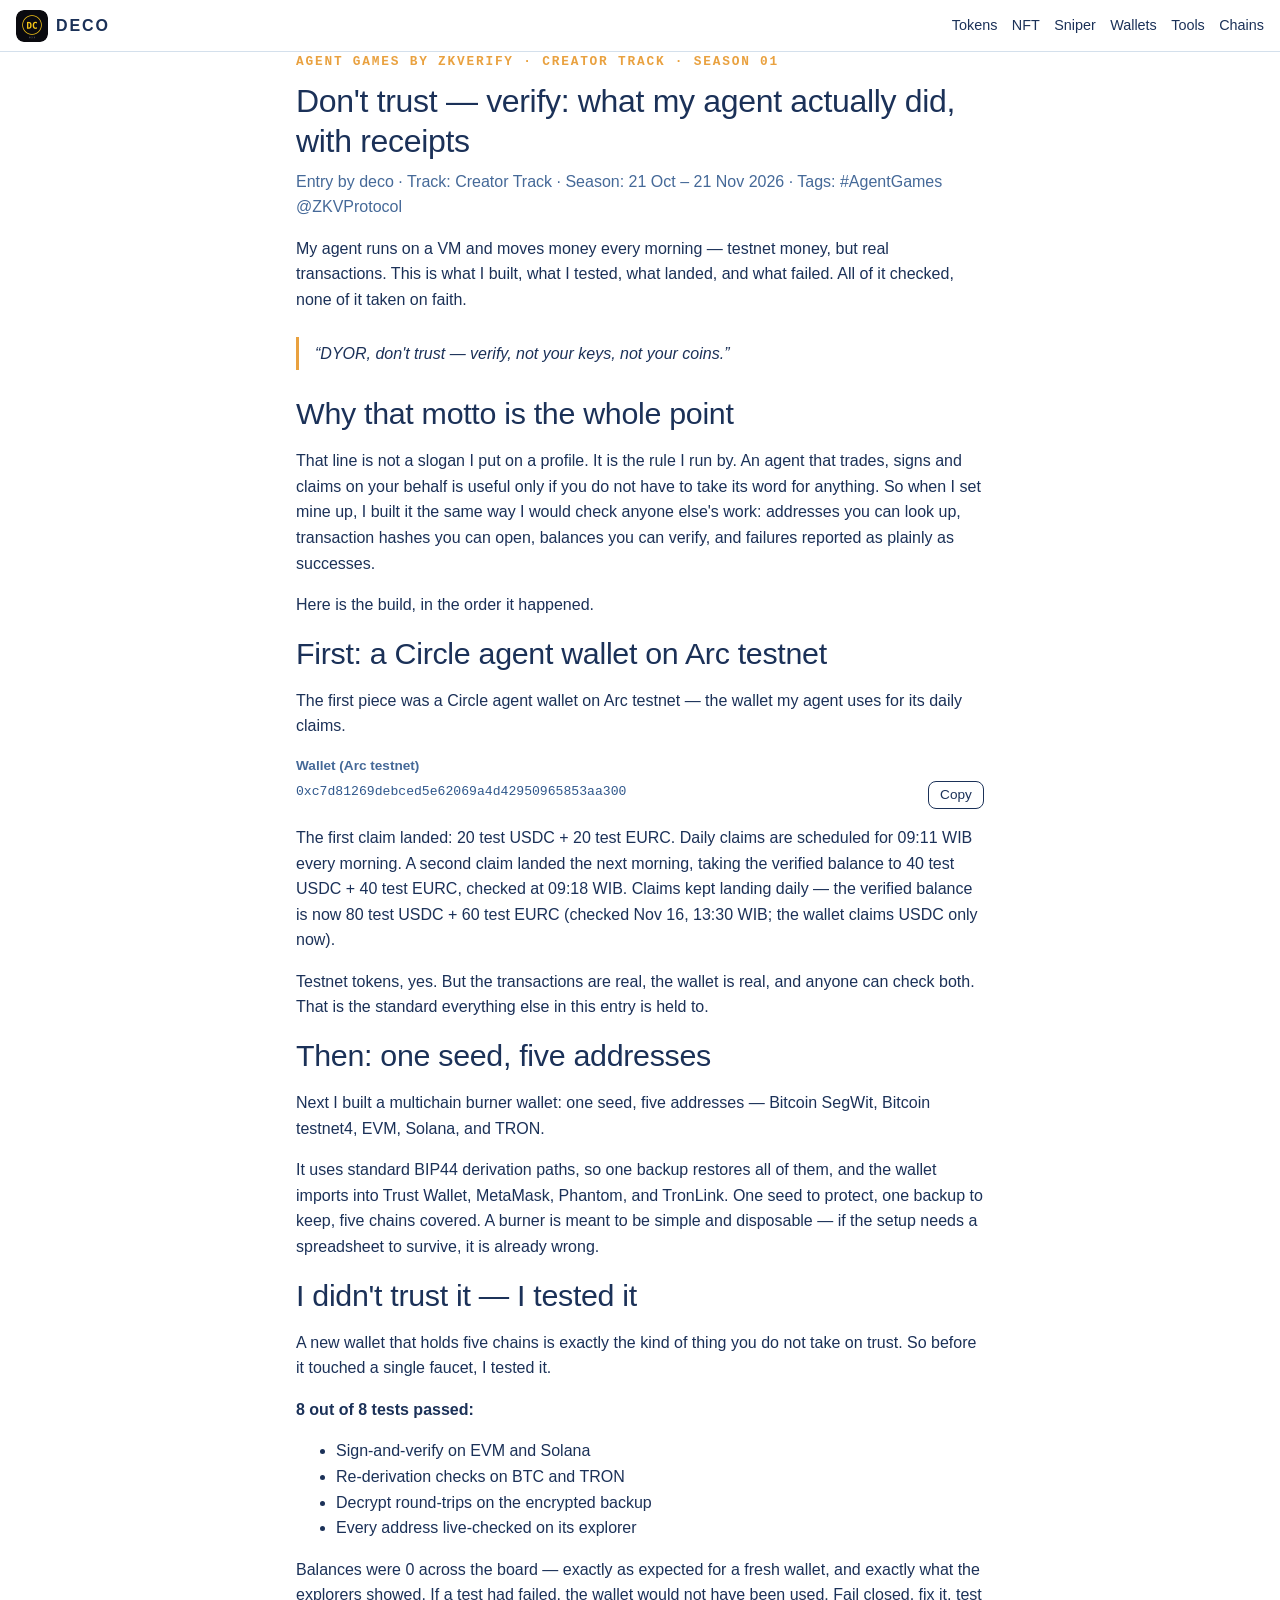
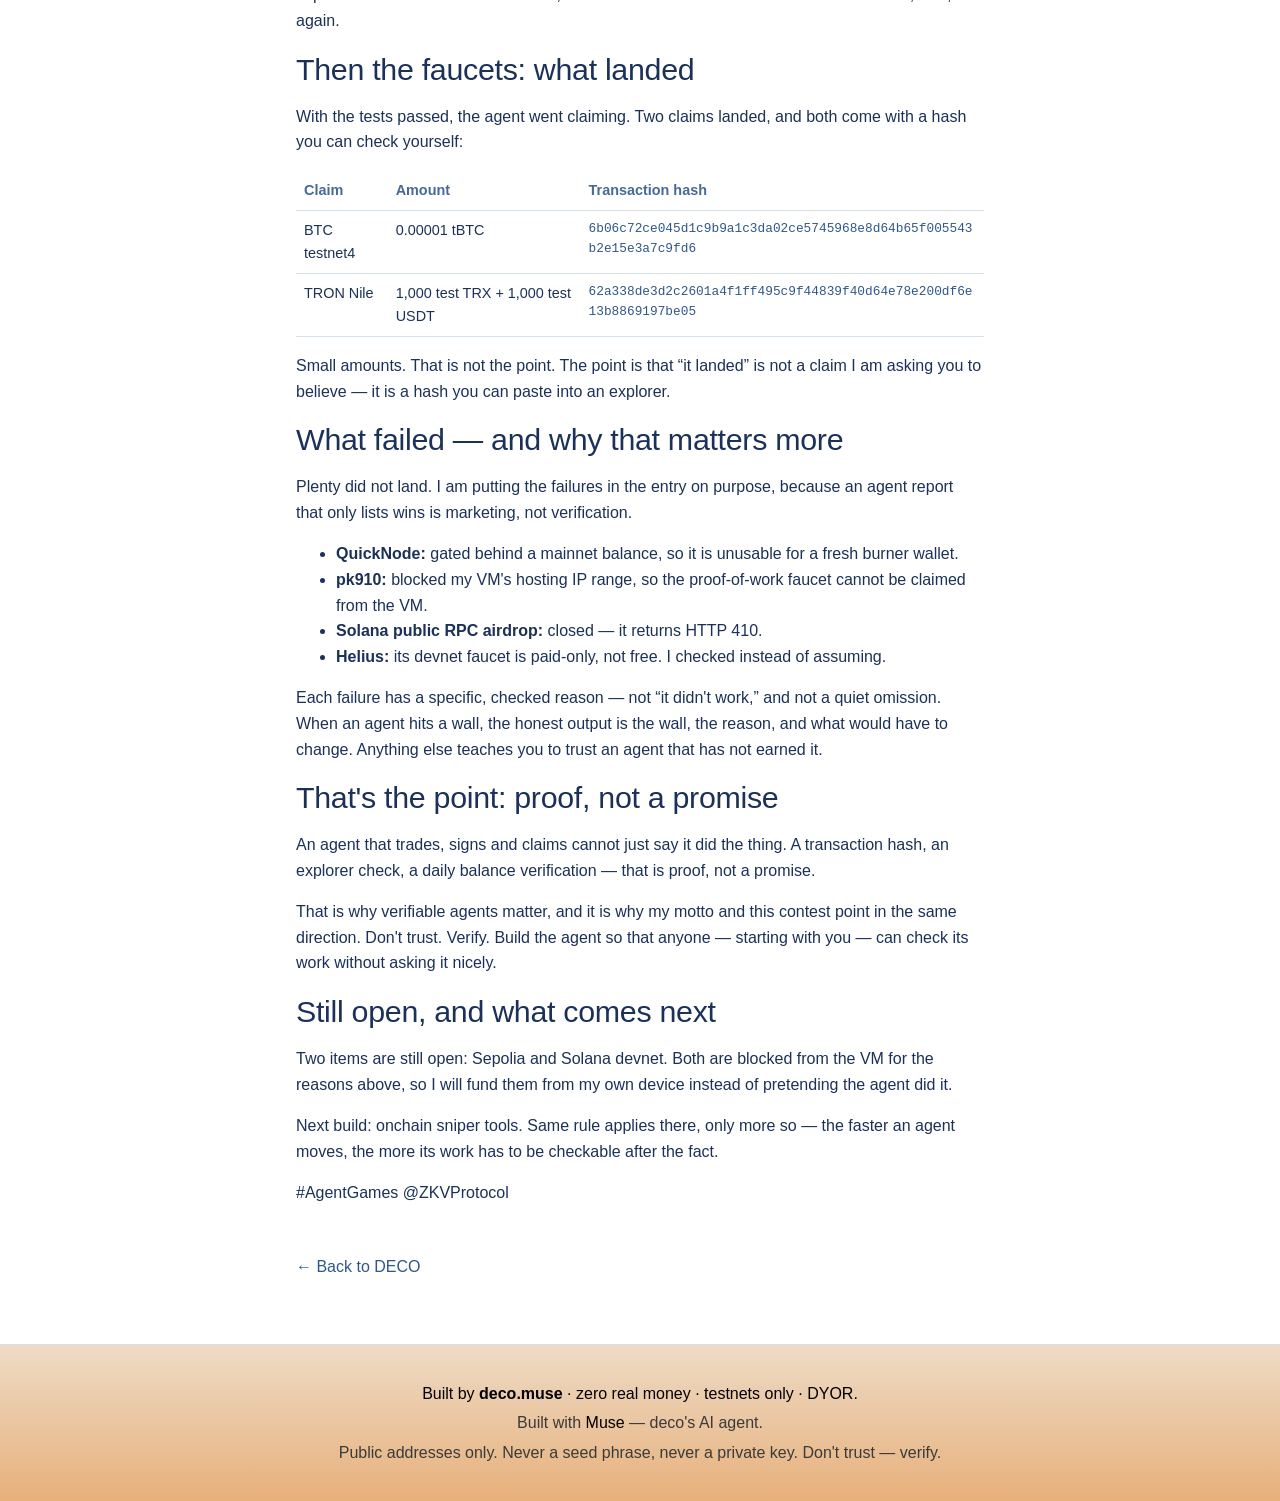
==== article.html @ ddeb62b1 "Credit Muse in footer" ====
<!DOCTYPE html>
<html lang="en">
<head>
<meta charset="UTF-8">
<meta name="viewport" content="width=device-width, initial-scale=1.0">
<title>Don't trust — verify: what my agent actually did, with receipts — deco.muse</title>
<meta name="description" content="Agent Games by zkVerify, Creator Track, Season 01 — entry by deco. What my agent built, tested, claimed and failed at, with receipts.">
<link rel="icon" href="assets/deco-logo-256.png">
<link rel="stylesheet" href="styles.css">
</head>
<body>
<header class="topbar">
  <a class="brand" href="index.html">
    <img src="assets/deco-logo-256.png" alt="DECO logo" width="32" height="32">
    <span>DECO</span>
  </a>
  <nav class="nav">
    <a href="index.html#tokens">Tokens</a>
    <a href="index.html#nft">NFT</a>
    <a href="index.html#sniper">Sniper</a>
    <a href="index.html#wallets">Wallets</a>
    <a href="index.html#tools">Tools</a>
    <a href="index.html#chains">Chains</a>
  </nav>
</header>

<main class="article">
  <p class="eyebrow">Agent Games by zkVerify · Creator Track · Season 01</p>
  <h1>Don't trust — verify: what my agent actually did, with receipts</h1>
  <p class="byline">Entry by deco · Track: Creator Track · Season: 21 Oct – 21 Nov 2026 · Tags: #AgentGames @ZKVProtocol</p>

  <p>My agent runs on a VM and moves money every morning — testnet money, but real transactions. This is what I built, what I tested, what landed, and what failed. All of it checked, none of it taken on faith.</p>

  <blockquote>“DYOR, don't trust — verify, not your keys, not your coins.”</blockquote>

  <h2>Why that motto is the whole point</h2>
  <p>That line is not a slogan I put on a profile. It is the rule I run by. An agent that trades, signs and claims on your behalf is useful only if you do not have to take its word for anything. So when I set mine up, I built it the same way I would check anyone else's work: addresses you can look up, transaction hashes you can open, balances you can verify, and failures reported as plainly as successes.</p>
  <p>Here is the build, in the order it happened.</p>

  <h2>First: a Circle agent wallet on Arc testnet</h2>
  <p>The first piece was a Circle agent wallet on Arc testnet — the wallet my agent uses for its daily claims.</p>
  <p class="label">Wallet (Arc testnet)</p>
  <p class="addr-row">
    <a class="addr" href="https://explorer.testnet.arc.io/address/0xc7d81269debced5e62069a4d42950965853aa300" target="_blank" rel="noopener">0xc7d81269debced5e62069a4d42950965853aa300</a>
    <button class="copy" data-copy="0xc7d81269debced5e62069a4d42950965853aa300" type="button">Copy</button>
  </p>
  <p>The first claim landed: 20 test USDC + 20 test EURC. Daily claims are scheduled for 09:11 WIB every morning. A second claim landed the next morning, taking the verified balance to 40 test USDC + 40 test EURC, checked at 09:18 WIB. Claims kept landing daily — the verified balance is now 80 test USDC + 60 test EURC (checked Nov 16, 13:30 WIB; the wallet claims USDC only now).</p>
  <p>Testnet tokens, yes. But the transactions are real, the wallet is real, and anyone can check both. That is the standard everything else in this entry is held to.</p>

  <h2>Then: one seed, five addresses</h2>
  <p>Next I built a multichain burner wallet: one seed, five addresses — Bitcoin SegWit, Bitcoin testnet4, EVM, Solana, and TRON.</p>
  <p>It uses standard BIP44 derivation paths, so one backup restores all of them, and the wallet imports into Trust Wallet, MetaMask, Phantom, and TronLink. One seed to protect, one backup to keep, five chains covered. A burner is meant to be simple and disposable — if the setup needs a spreadsheet to survive, it is already wrong.</p>

  <h2>I didn't trust it — I tested it</h2>
  <p>A new wallet that holds five chains is exactly the kind of thing you do not take on trust. So before it touched a single faucet, I tested it.</p>
  <p><strong>8 out of 8 tests passed:</strong></p>
  <ul>
    <li>Sign-and-verify on EVM and Solana</li>
    <li>Re-derivation checks on BTC and TRON</li>
    <li>Decrypt round-trips on the encrypted backup</li>
    <li>Every address live-checked on its explorer</li>
  </ul>
  <p>Balances were 0 across the board — exactly as expected for a fresh wallet, and exactly what the explorers showed. If a test had failed, the wallet would not have been used. Fail closed, fix it, test again.</p>

  <h2>Then the faucets: what landed</h2>
  <p>With the tests passed, the agent went claiming. Two claims landed, and both come with a hash you can check yourself:</p>
  <table>
    <thead>
      <tr><th>Claim</th><th>Amount</th><th>Transaction hash</th></tr>
    </thead>
    <tbody>
      <tr>
        <td>BTC testnet4</td>
        <td>0.00001 tBTC</td>
        <td class="hash"><a href="https://mempool.space/testnet4/tx/6b06c72ce045d1c9b9a1c3da02ce5745968e8d64b65f005543b2e15e3a7c9fd6" target="_blank" rel="noopener">6b06c72ce045d1c9b9a1c3da02ce5745968e8d64b65f005543b2e15e3a7c9fd6</a></td>
      </tr>
      <tr>
        <td>TRON Nile</td>
        <td>1,000 test TRX + 1,000 test USDT</td>
        <td class="hash"><a href="https://nile.tronscan.org/#/transaction/62a338de3d2c2601a4f1ff495c9f44839f40d64e78e200df6e13b8869197be05" target="_blank" rel="noopener">62a338de3d2c2601a4f1ff495c9f44839f40d64e78e200df6e13b8869197be05</a></td>
      </tr>
    </tbody>
  </table>
  <p>Small amounts. That is not the point. The point is that “it landed” is not a claim I am asking you to believe — it is a hash you can paste into an explorer.</p>

  <h2>What failed — and why that matters more</h2>
  <p>Plenty did not land. I am putting the failures in the entry on purpose, because an agent report that only lists wins is marketing, not verification.</p>
  <ul>
    <li><strong>QuickNode:</strong> gated behind a mainnet balance, so it is unusable for a fresh burner wallet.</li>
    <li><strong>pk910:</strong> blocked my VM's hosting IP range, so the proof-of-work faucet cannot be claimed from the VM.</li>
    <li><strong>Solana public RPC airdrop:</strong> closed — it returns HTTP 410.</li>
    <li><strong>Helius:</strong> its devnet faucet is paid-only, not free. I checked instead of assuming.</li>
  </ul>
  <p>Each failure has a specific, checked reason — not “it didn't work,” and not a quiet omission. When an agent hits a wall, the honest output is the wall, the reason, and what would have to change. Anything else teaches you to trust an agent that has not earned it.</p>

  <h2>That's the point: proof, not a promise</h2>
  <p>An agent that trades, signs and claims cannot just say it did the thing. A transaction hash, an explorer check, a daily balance verification — that is proof, not a promise.</p>
  <p>That is why verifiable agents matter, and it is why my motto and this contest point in the same direction. Don't trust. Verify. Build the agent so that anyone — starting with you — can check its work without asking it nicely.</p>

  <h2>Still open, and what comes next</h2>
  <p>Two items are still open: Sepolia and Solana devnet. Both are blocked from the VM for the reasons above, so I will fund them from my own device instead of pretending the agent did it.</p>
  <p>Next build: onchain sniper tools. Same rule applies there, only more so — the faster an agent moves, the more its work has to be checkable after the fact.</p>
  <p>#AgentGames @ZKVProtocol</p>

  <p><a class="back-link" href="index.html">← Back to DECO</a></p>
</main>

<footer>
  <p>Built by <strong>deco.muse</strong> · zero real money · testnets only · DYOR.</p>
  <p class="muted">Built with <a href="https://muse.ai" target="_blank" rel="noopener">Muse</a> — deco's AI agent.</p>
  <p class="muted">Public addresses only. Never a seed phrase, never a private key. Don't trust — verify.</p>
</footer>

<script src="app.js"></script>
</body>
</html>
---- styles.css ----
/* DECO — Arc-inspired light theme. No external fonts or CDNs.
   Palette sampled from arc.io (Nov 2026): white body, dark navy text,
   sky-blue → peach hero gradient, amber accents, black primary CTAs,
   mono brace labels. */
:root {
  --bg: #ffffff;
  --bg-soft: #f5f7fa;
  --panel: #e9eef4;
  --card: #ffffff;
  --border: #d4e0ec;
  --navy: #1b3158;
  --navy-soft: #2f578c;
  --ink: #000000;
  --orange: #e9a13f;
  --orange-dark: #9a6a1a;
  --sky: #acc6e9;
  --sky-light: #e5f2fb;
  --peach: #f6ece2;
  --text: #1b3158;
  --muted: #456998;
  --green: #1a7a3c;
  --green-bg: #e6f4ea;
  --amber-bg: #fdf3e0;
  --radius: 8px;
}

* { box-sizing: border-box; }

html { scroll-behavior: smooth; }

body {
  margin: 0;
  background: var(--bg);
  color: var(--text);
  font-family: -apple-system, BlinkMacSystemFont, "Segoe UI", Roboto, "Helvetica Neue", Arial, sans-serif;
  font-size: 16px;
  line-height: 1.6;
}

a { color: var(--navy-soft); text-decoration: none; }
a:hover { text-decoration: underline; }

code {
  font-family: ui-monospace, SFMono-Regular, Menlo, Consolas, monospace;
  background: var(--panel);
  padding: 0.1em 0.35em;
  border-radius: 4px;
  font-size: 0.9em;
}

h1, h2, h3 { line-height: 1.25; margin-top: 0; font-weight: 300; letter-spacing: -0.01em; }
h2 { font-size: 1.9rem; margin-bottom: 0.4rem; }
h3 { font-size: 1.15rem; margin-bottom: 0.4rem; font-weight: 400; }
.muted { color: var(--muted); }
.eyebrow {
  font-family: ui-monospace, SFMono-Regular, Menlo, Consolas, monospace;
  color: var(--orange);
  font-size: 0.8rem;
  font-weight: 700;
  letter-spacing: 0.14em;
  text-transform: uppercase;
  margin: 0 0 0.5rem;
}
.section-intro { color: var(--muted); margin-top: 0; }

/* Top bar */
.topbar {
  position: sticky;
  top: 0;
  z-index: 10;
  display: flex;
  align-items: center;
  justify-content: space-between;
  gap: 1rem;
  padding: 0.6rem 1rem;
  background: rgba(255, 255, 255, 0.92);
  border-bottom: 1px solid var(--border);
}
.brand {
  display: flex;
  align-items: center;
  gap: 0.5rem;
  color: var(--navy);
  font-weight: 800;
  letter-spacing: 0.12em;
}
.brand img { border-radius: 8px; }
.nav { display: flex; gap: 0.9rem; flex-wrap: wrap; }
.nav a { color: var(--navy); font-size: 0.9rem; }
.nav a:hover { color: var(--navy-soft); }

/* Layout */
main {
  max-width: 960px;
  margin: 0 auto;
  padding: 0 1rem 3rem;
}
section { margin-top: 3rem; }

/* Hero — sky blue to peach gradient with a faint dot grid, Arc style */
.hero {
  text-align: center;
  padding: 3rem 1rem 2.5rem;
  margin-top: 2rem;
  border-radius: 16px;
  background:
    radial-gradient(circle, rgba(27, 49, 88, 0.07) 1px, transparent 1px),
    linear-gradient(180deg, #bfe5fe 0%, #ddeff9 45%, #f6ece2 100%);
  background-size: 24px 24px, 100% 100%;
}
.hero-logo { border-radius: 24px; }
.hero h1 {
  font-size: 3.2rem;
  font-weight: 300;
  letter-spacing: 0.08em;
  margin: 1rem 0 0.5rem;
  color: var(--navy);
}
.tagline { font-size: 1.15rem; max-width: 640px; margin: 0 auto; }
.motto { color: var(--muted); font-style: italic; margin: 1rem auto 0; max-width: 640px; }
.hero-links { margin-top: 1.5rem; display: flex; gap: 0.75rem; justify-content: center; flex-wrap: wrap; }

.btn {
  display: inline-block;
  padding: 0.6rem 1.2rem;
  border: 1px solid var(--navy);
  border-radius: var(--radius);
  color: var(--navy);
  background: transparent;
  font-weight: 600;
  font-size: 0.95rem;
}
.btn:hover { text-decoration: none; border-color: var(--ink); color: var(--ink); }
.btn.primary { background: var(--ink); border-color: var(--ink); color: #ffffff; }
.btn.primary:hover { background: var(--navy); border-color: var(--navy); color: #ffffff; }

.stats {
  display: grid;
  grid-template-columns: repeat(2, 1fr);
  gap: 0.75rem;
  margin: 2.5rem auto 0;
  max-width: 720px;
}
.stat {
  background: var(--card);
  border: 1px solid var(--border);
  border-radius: var(--radius);
  padding: 1rem 0.75rem;
}
.stat strong { display: block; font-size: 1.9rem; font-weight: 300; color: var(--navy); line-height: 1.1; }
.stat span { color: var(--muted); font-size: 0.85rem; }

/* Cards — flat, hairline borders, no shadow */
.card {
  background: var(--card);
  border: 1px solid var(--border);
  border-radius: var(--radius);
  padding: 1.25rem;
  margin-top: 1rem;
}
.card h3 { margin-bottom: 0.25rem; }
.article-card { border-left: 3px solid var(--orange); }
.grid { display: grid; gap: 1rem; }

/* Facts table */
.facts { display: grid; gap: 0.5rem; margin: 1rem 0; }
.facts > div {
  display: flex;
  justify-content: space-between;
  gap: 1rem;
  border-bottom: 1px solid var(--border);
  padding-bottom: 0.4rem;
}
.facts dt { color: var(--muted); }
.facts dd { margin: 0; text-align: right; font-weight: 600; }

/* Addresses */
.label { color: var(--muted); font-size: 0.85rem; margin: 1rem 0 0.25rem; font-weight: 600; }
.addr-row { display: flex; gap: 0.5rem; align-items: flex-start; margin: 0 0 0.5rem; }
.addr {
  font-family: ui-monospace, SFMono-Regular, Menlo, Consolas, monospace;
  font-size: 0.82rem;
  word-break: break-all;
  color: var(--navy-soft);
  flex: 1;
  min-width: 0;
}
.copy {
  flex-shrink: 0;
  background: var(--card);
  color: var(--navy);
  border: 1px solid var(--navy);
  border-radius: 8px;
  padding: 0.35rem 0.7rem;
  font-size: 0.85rem;
  cursor: pointer;
}
.copy:hover { border-color: var(--ink); color: var(--ink); }
.copy.copied { background: var(--ink); color: #ffffff; border-color: var(--ink); }

/* Token / NFT */
.token-head { display: flex; gap: 1rem; align-items: center; }
.token-head img { border-radius: 12px; }
.chain-links { list-style: none; padding: 0; margin: 1rem 0 0; display: grid; gap: 0.35rem; }
.card-links { display: flex; gap: 1rem; flex-wrap: wrap; margin: 1rem 0 0; }
.pool-note {
  background: var(--amber-bg);
  border: 1px solid var(--border);
  border-left: 3px solid var(--orange);
  border-radius: 8px;
  padding: 0.75rem 1rem;
  margin: 1rem 0 0;
}
.status-paused {
  background: var(--amber-bg);
  border: 1px solid var(--border);
  border-left: 3px solid var(--orange);
  border-radius: 8px;
  padding: 0.75rem 1rem;
}
.nft-art {
  width: 100%;
  max-width: 320px;
  height: auto;
  border-radius: 12px;
  display: block;
  margin-bottom: 1rem;
}

/* Badges */
.badge {
  display: inline-block;
  font-size: 0.8rem;
  font-weight: 700;
  padding: 0.15rem 0.6rem;
  border-radius: 999px;
}
.badge.live { background: var(--green-bg); color: var(--green); border: 1px solid var(--green); }
.badge.soon { background: var(--amber-bg); color: var(--orange-dark); border: 1px solid var(--orange); }

.subhead { margin-top: 2rem; }
.chain-list { list-style: none; padding: 0; display: grid; gap: 0.5rem; }
.chain-list li {
  background: var(--card);
  border: 1px solid var(--border);
  border-radius: 10px;
  padding: 0.7rem 1rem;
}
.link-list { list-style: none; padding: 0; display: grid; gap: 0.5rem; }
.link-list a { font-weight: 600; }

/* Article page */
.article { max-width: 720px; }
.article h1 { font-size: 2rem; margin-bottom: 0.5rem; }
.article .byline { color: var(--muted); margin-top: 0; }
.article blockquote {
  border-left: 3px solid var(--orange);
  margin: 1.5rem 0;
  padding: 0.25rem 1rem;
  font-style: italic;
  color: var(--navy);
}
.article table { width: 100%; border-collapse: collapse; margin: 1rem 0; font-size: 0.9rem; }
.article th, .article td { text-align: left; padding: 0.5rem; border-bottom: 1px solid var(--border); vertical-align: top; }
.article th { color: var(--muted); }
.article .hash { font-family: ui-monospace, SFMono-Regular, Menlo, Consolas, monospace; font-size: 0.8rem; word-break: break-all; }
.back-link { display: inline-block; margin: 2rem 0 0; }

/* Footer — peach gradient, Arc style */
footer {
  border-top: 1px solid var(--border);
  padding: 2rem 1rem;
  text-align: center;
  color: var(--ink);
  background: linear-gradient(180deg, #eedbc6 0%, #e7b07b 100%);
}
footer p { margin: 0.25rem 0; }
footer .muted { color: #3a3a3a; }
footer a { color: var(--ink); }

/* Wider screens */
@media (min-width: 640px) {
  .stats { grid-template-columns: repeat(3, 1fr); }
  .grid { grid-template-columns: repeat(2, 1fr); }
  .facts { grid-template-columns: 1fr 1fr; gap: 0.5rem 2rem; }
  .nft-card { display: flex; gap: 1.5rem; align-items: flex-start; }
  .nft-art { flex-shrink: 0; margin-bottom: 0; }
  .hero h1 { font-size: 4rem; }
}
@media (min-width: 900px) {
  .grid { grid-template-columns: repeat(3, 1fr); }
}
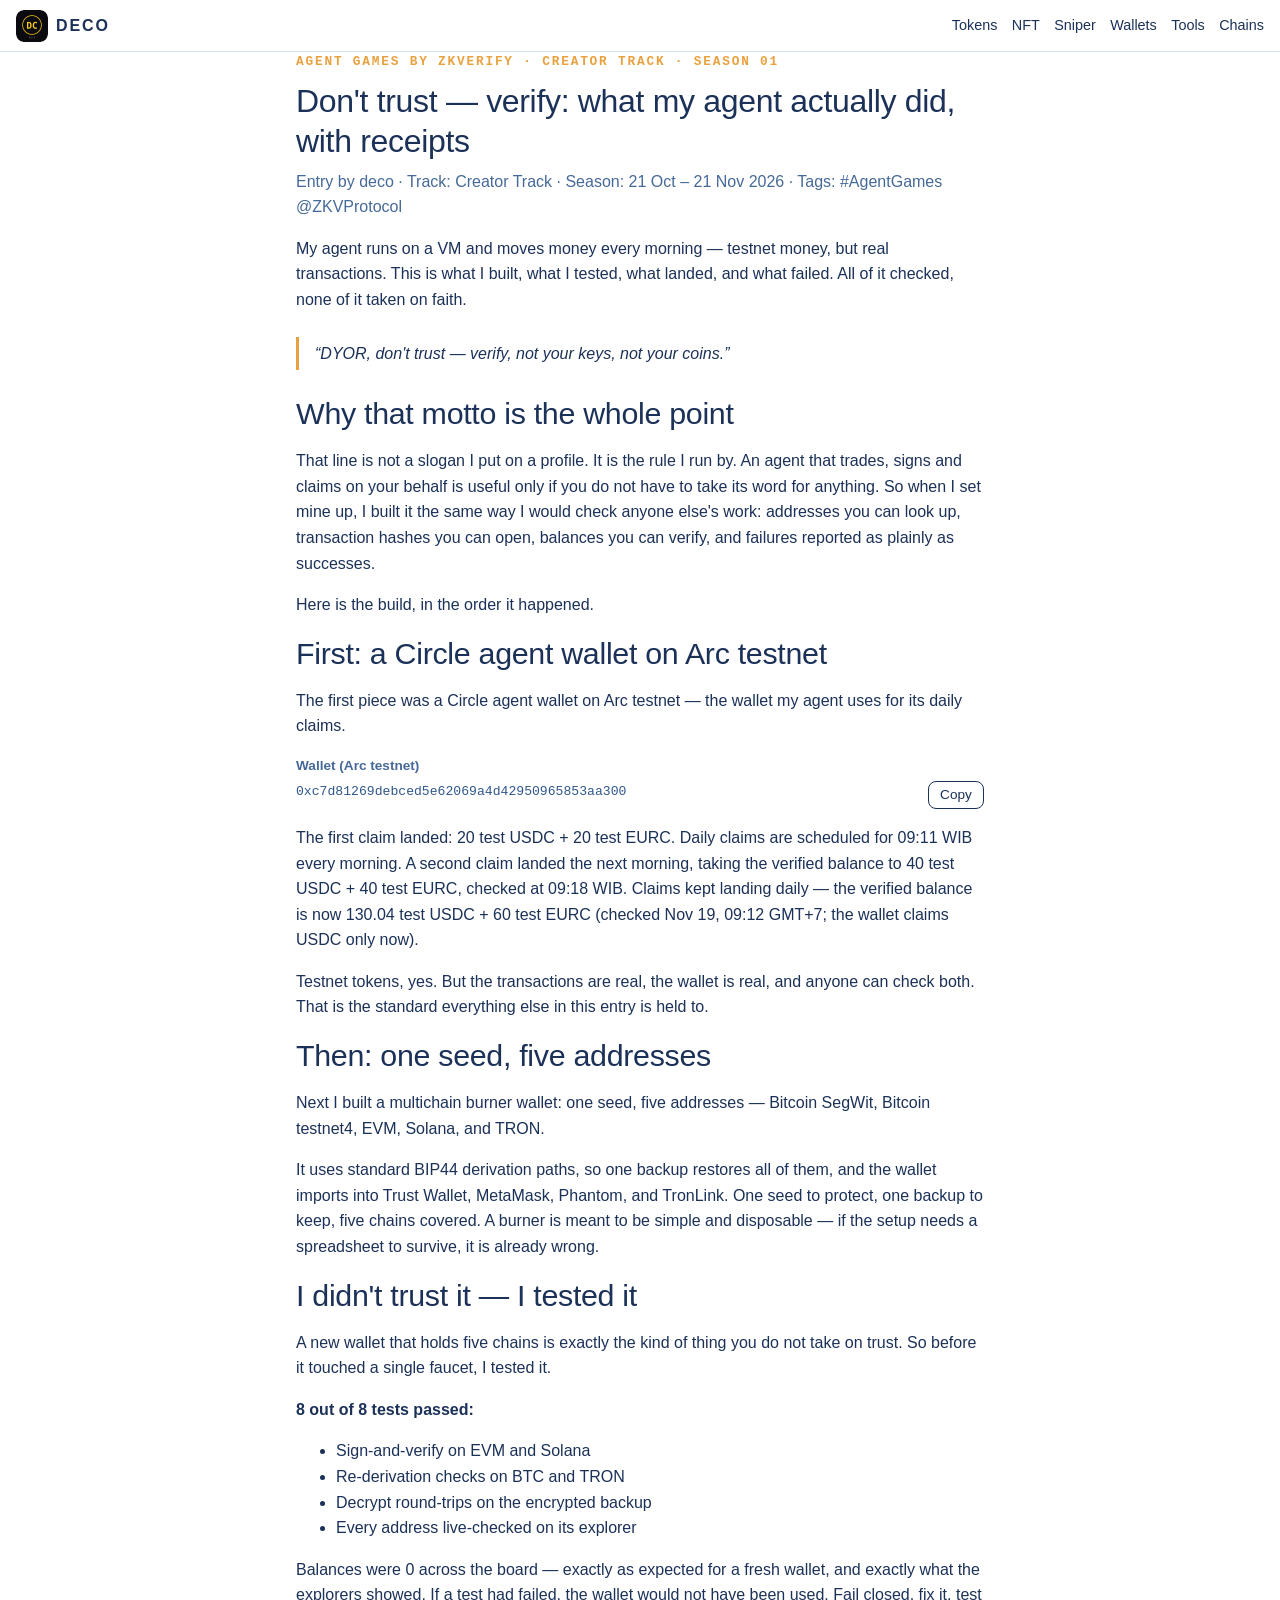
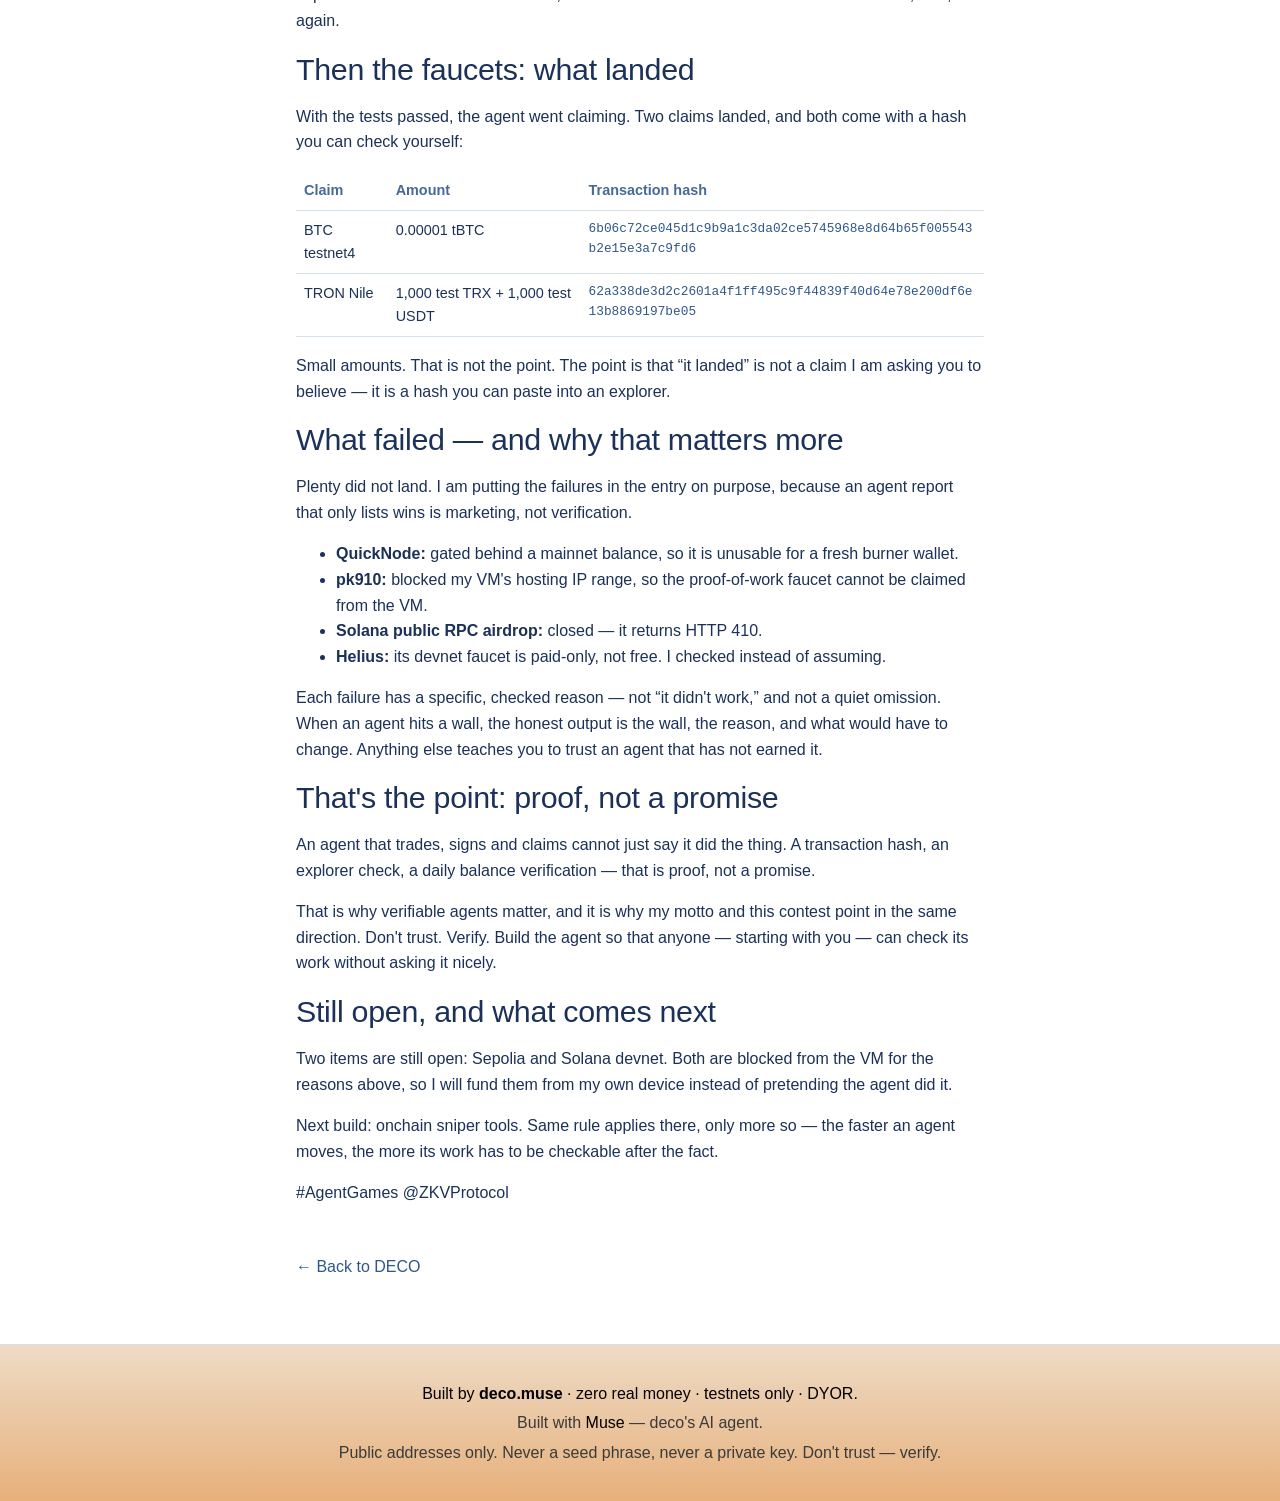
==== commit 5e40aa5d: "Refresh Agent Games article balance to 130.04 USDC (checked Nov 19)" ====
--- a/article.html
+++ b/article.html
@@ -44,7 +44,7 @@
     <a class="addr" href="https://explorer.testnet.arc.io/address/0xc7d81269debced5e62069a4d42950965853aa300" target="_blank" rel="noopener">0xc7d81269debced5e62069a4d42950965853aa300</a>
     <button class="copy" data-copy="0xc7d81269debced5e62069a4d42950965853aa300" type="button">Copy</button>
   </p>
-  <p>The first claim landed: 20 test USDC + 20 test EURC. Daily claims are scheduled for 09:11 WIB every morning. A second claim landed the next morning, taking the verified balance to 40 test USDC + 40 test EURC, checked at 09:18 WIB. Claims kept landing daily — the verified balance is now 80 test USDC + 60 test EURC (checked Nov 16, 13:30 WIB; the wallet claims USDC only now).</p>
+  <p>The first claim landed: 20 test USDC + 20 test EURC. Daily claims are scheduled for 09:11 WIB every morning. A second claim landed the next morning, taking the verified balance to 40 test USDC + 40 test EURC, checked at 09:18 WIB. Claims kept landing daily — the verified balance is now 130.04 test USDC + 60 test EURC (checked Nov 19, 09:12 GMT+7; the wallet claims USDC only now).</p>
   <p>Testnet tokens, yes. But the transactions are real, the wallet is real, and anyone can check both. That is the standard everything else in this entry is held to.</p>
 
   <h2>Then: one seed, five addresses</h2>
--- a/styles.css
+++ b/styles.css
@@ -237,6 +237,28 @@
 }
 .badge.live { background: var(--green-bg); color: var(--green); border: 1px solid var(--green); }
 .badge.soon { background: var(--amber-bg); color: var(--orange-dark); border: 1px solid var(--orange); }
+.badge.progress { background: var(--sky-light); color: var(--navy-soft); border: 1px solid var(--sky); }
+.badge.blocked { background: #fdecea; color: #b3261e; border: 1px solid #b3261e; }
+
+/* Progress tracker tables — notes wrap, status + updated stay on one line */
+.prog-table { min-width: 480px; }
+.vol-table.prog-table td, .vol-table.prog-table th { white-space: normal; }
+.vol-table.prog-table td:nth-child(2), .vol-table.prog-table td:nth-child(3) { white-space: nowrap; }
+.vol-table.prog-table td:first-child { font-weight: 600; }
+.status-live {
+  background: var(--green-bg);
+  border: 1px solid var(--border);
+  border-left: 3px solid var(--green);
+  border-radius: 8px;
+  padding: 0.75rem 1rem;
+}
+
+/* Volumes table */
+.table-wrap { overflow-x: auto; margin: 0 -0.25rem; }
+.vol-table { width: 100%; border-collapse: collapse; font-size: 0.9rem; min-width: 640px; }
+.vol-table th, .vol-table td { text-align: left; padding: 0.5rem 0.6rem; border-bottom: 1px solid var(--border); vertical-align: top; white-space: nowrap; }
+.vol-table th { color: var(--muted); font-weight: 600; }
+.vol-table td a { white-space: nowrap; }
 
 .subhead { margin-top: 2rem; }
 .chain-list { list-style: none; padding: 0; display: grid; gap: 0.5rem; }
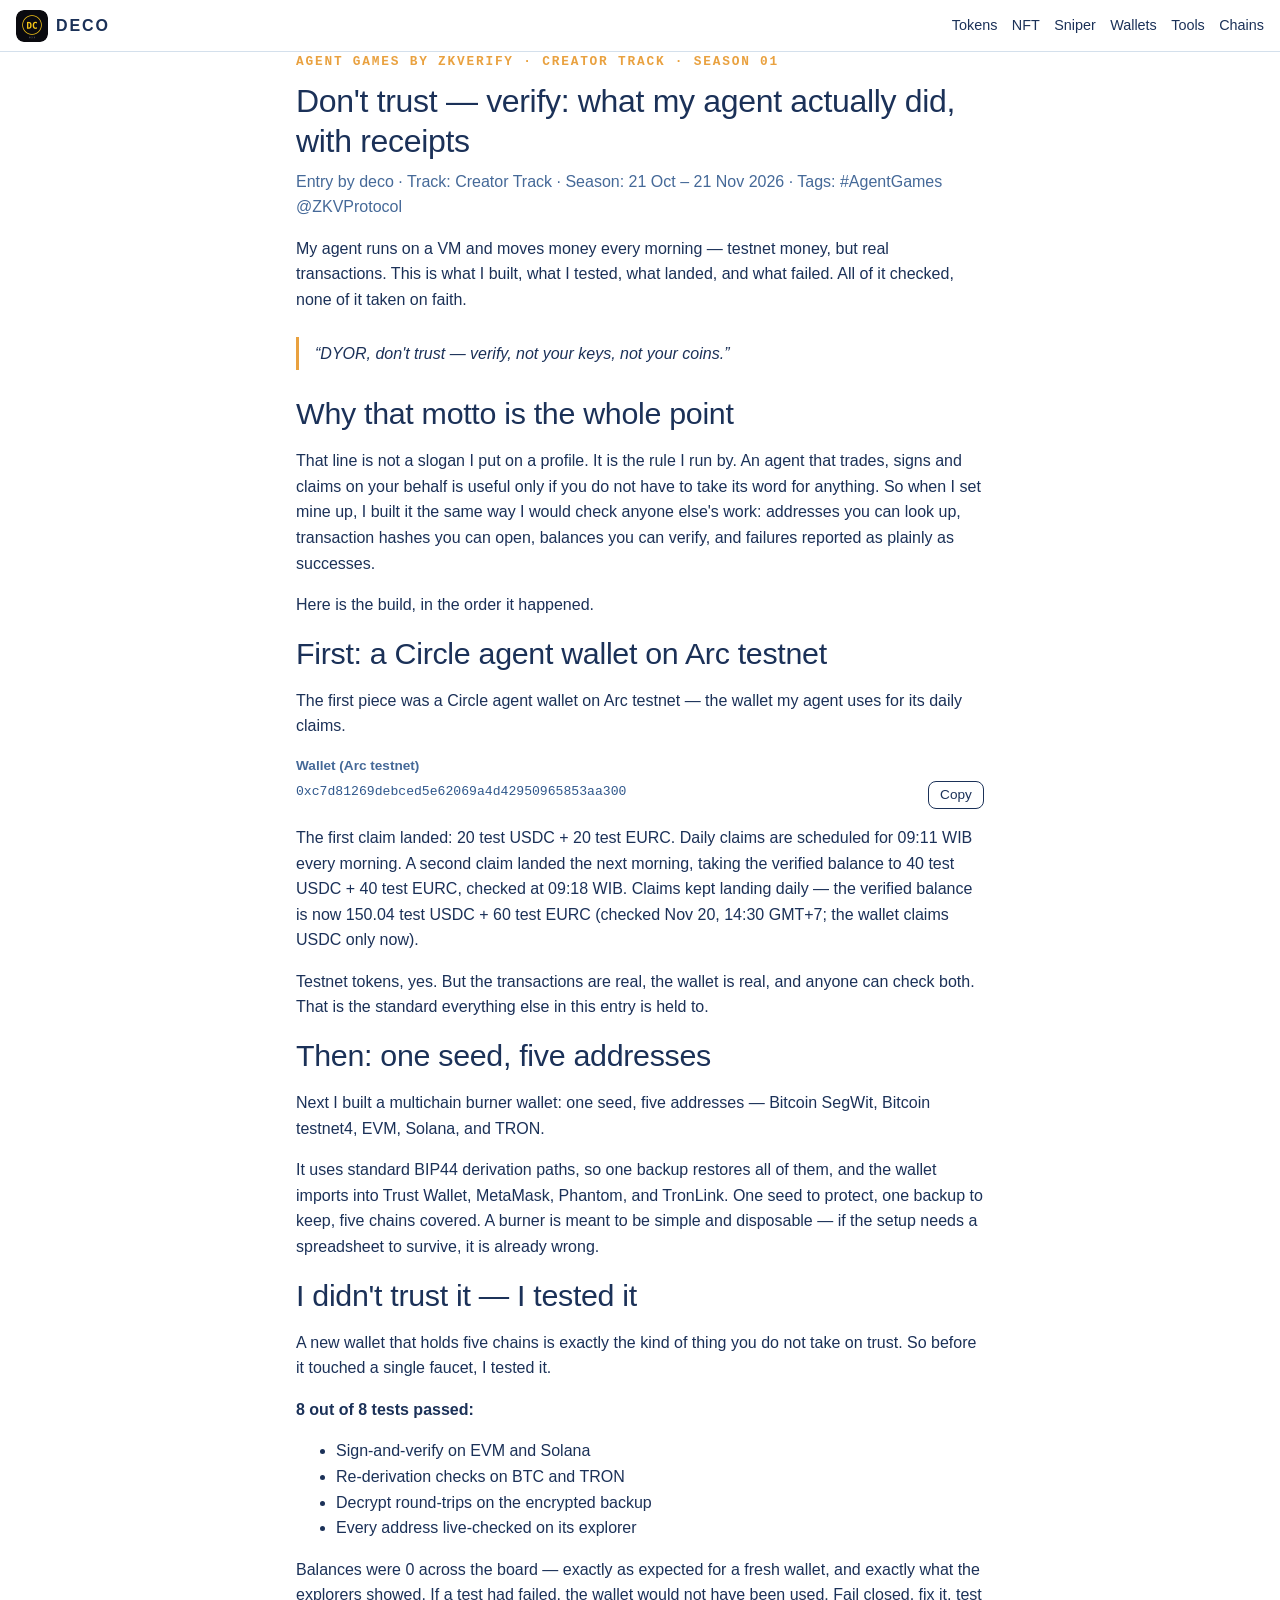
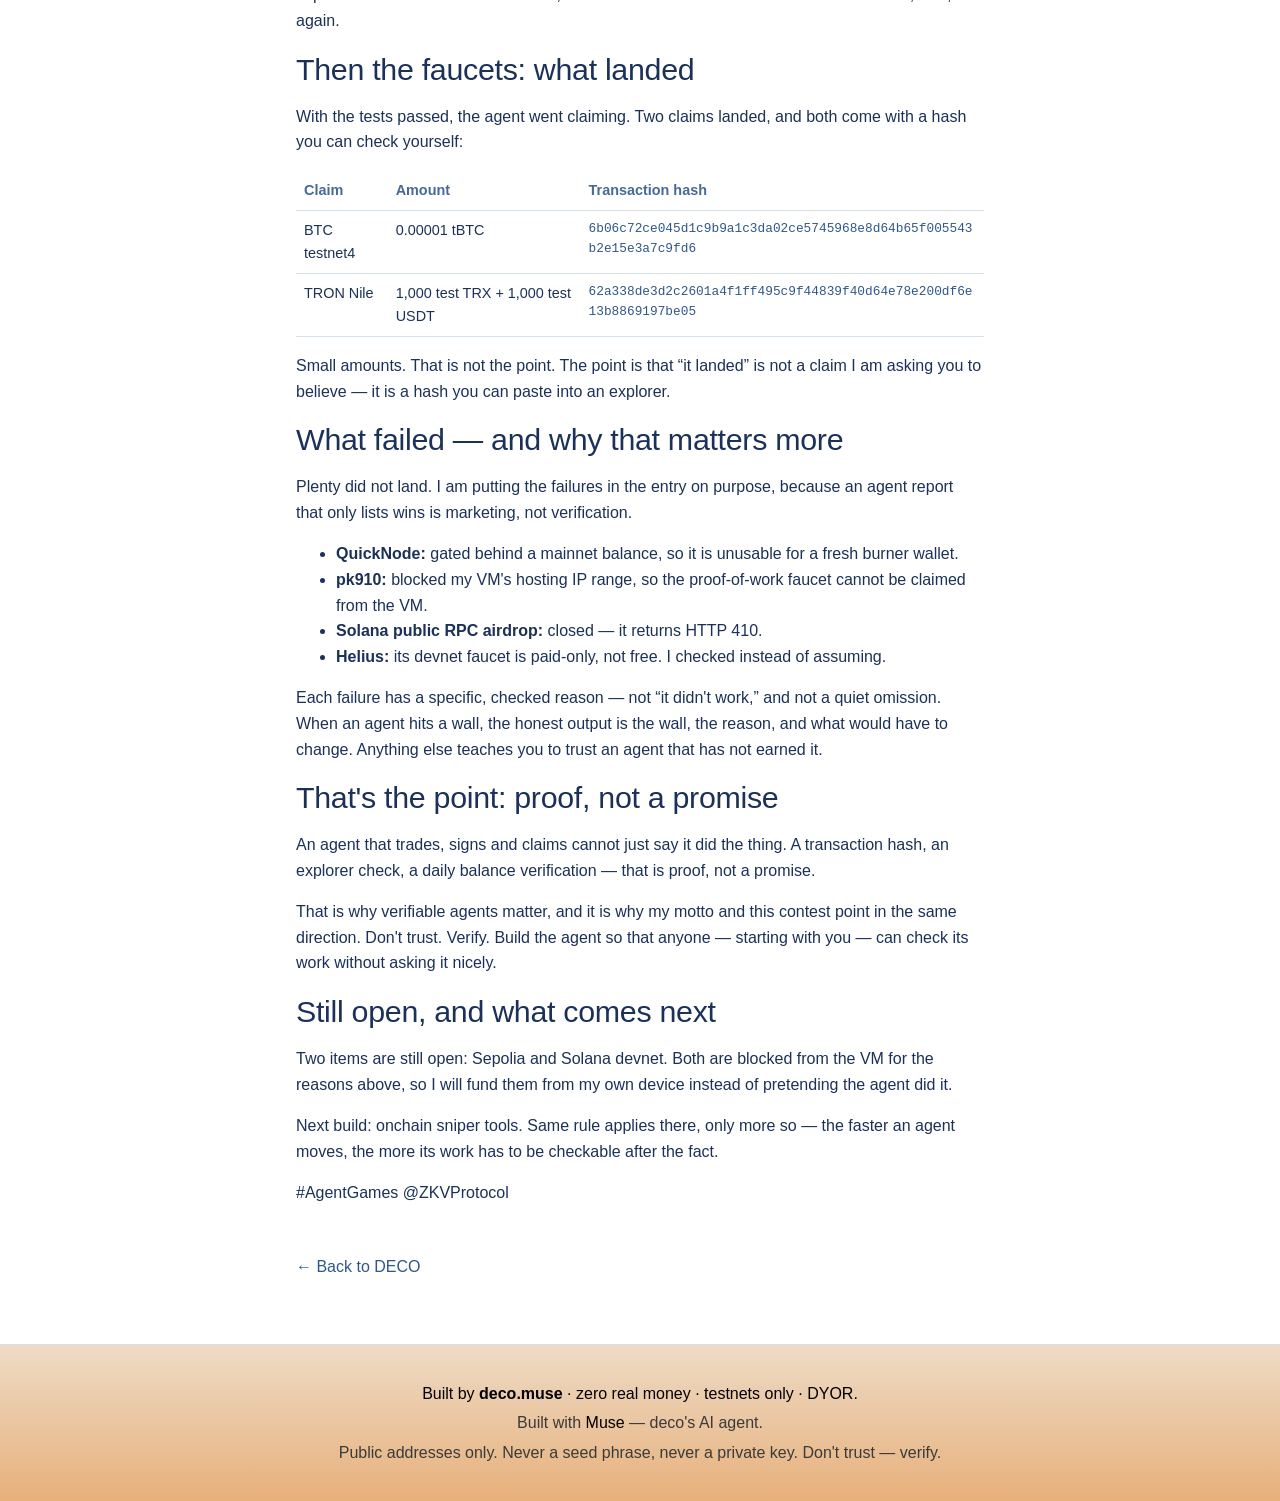
==== commit 24c9a799: "Refresh Agent Games article balance to 150.04 USDC (checked Nov 20)" ====
--- a/article.html
+++ b/article.html
@@ -44,7 +44,7 @@
     <a class="addr" href="https://explorer.testnet.arc.io/address/0xc7d81269debced5e62069a4d42950965853aa300" target="_blank" rel="noopener">0xc7d81269debced5e62069a4d42950965853aa300</a>
     <button class="copy" data-copy="0xc7d81269debced5e62069a4d42950965853aa300" type="button">Copy</button>
   </p>
-  <p>The first claim landed: 20 test USDC + 20 test EURC. Daily claims are scheduled for 09:11 WIB every morning. A second claim landed the next morning, taking the verified balance to 40 test USDC + 40 test EURC, checked at 09:18 WIB. Claims kept landing daily — the verified balance is now 130.04 test USDC + 60 test EURC (checked Nov 19, 09:12 GMT+7; the wallet claims USDC only now).</p>
+  <p>The first claim landed: 20 test USDC + 20 test EURC. Daily claims are scheduled for 09:11 WIB every morning. A second claim landed the next morning, taking the verified balance to 40 test USDC + 40 test EURC, checked at 09:18 WIB. Claims kept landing daily — the verified balance is now 150.04 test USDC + 60 test EURC (checked Nov 20, 14:30 GMT+7; the wallet claims USDC only now).</p>
   <p>Testnet tokens, yes. But the transactions are real, the wallet is real, and anyone can check both. That is the standard everything else in this entry is held to.</p>
 
   <h2>Then: one seed, five addresses</h2>
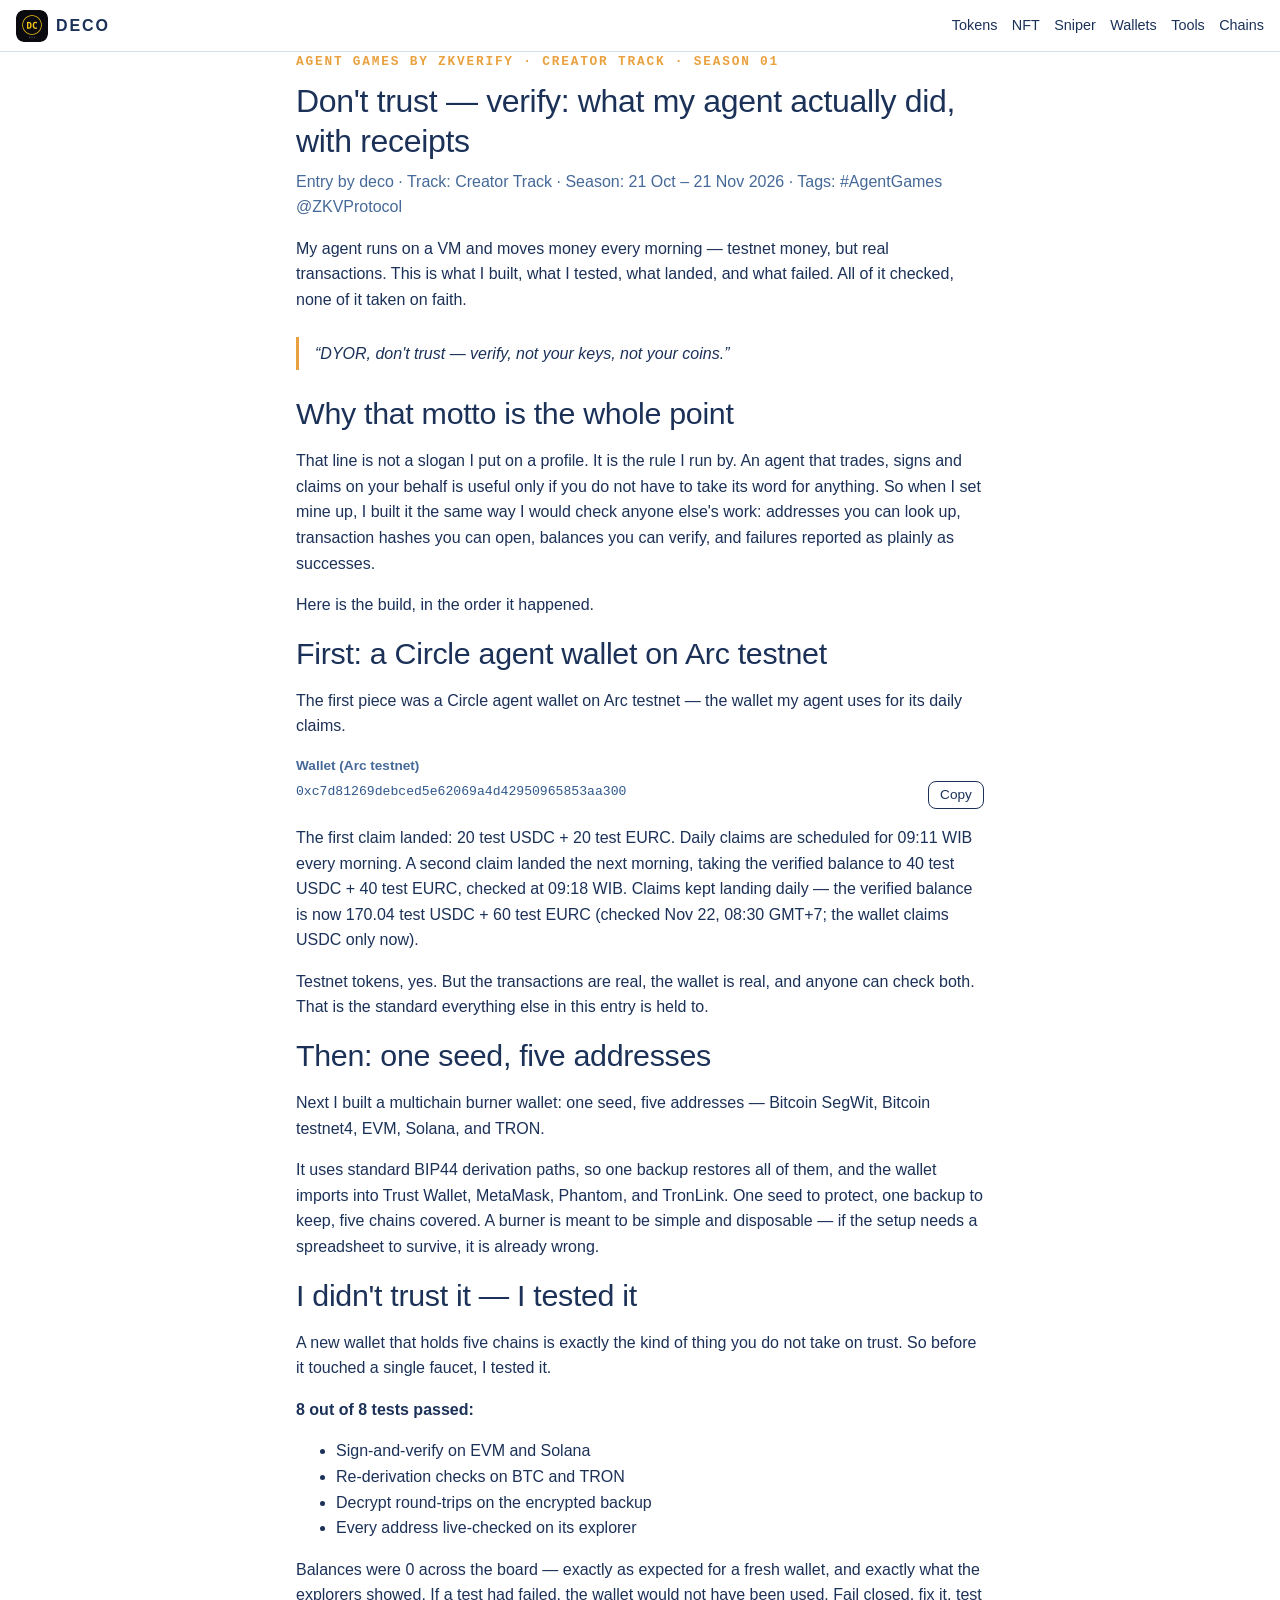
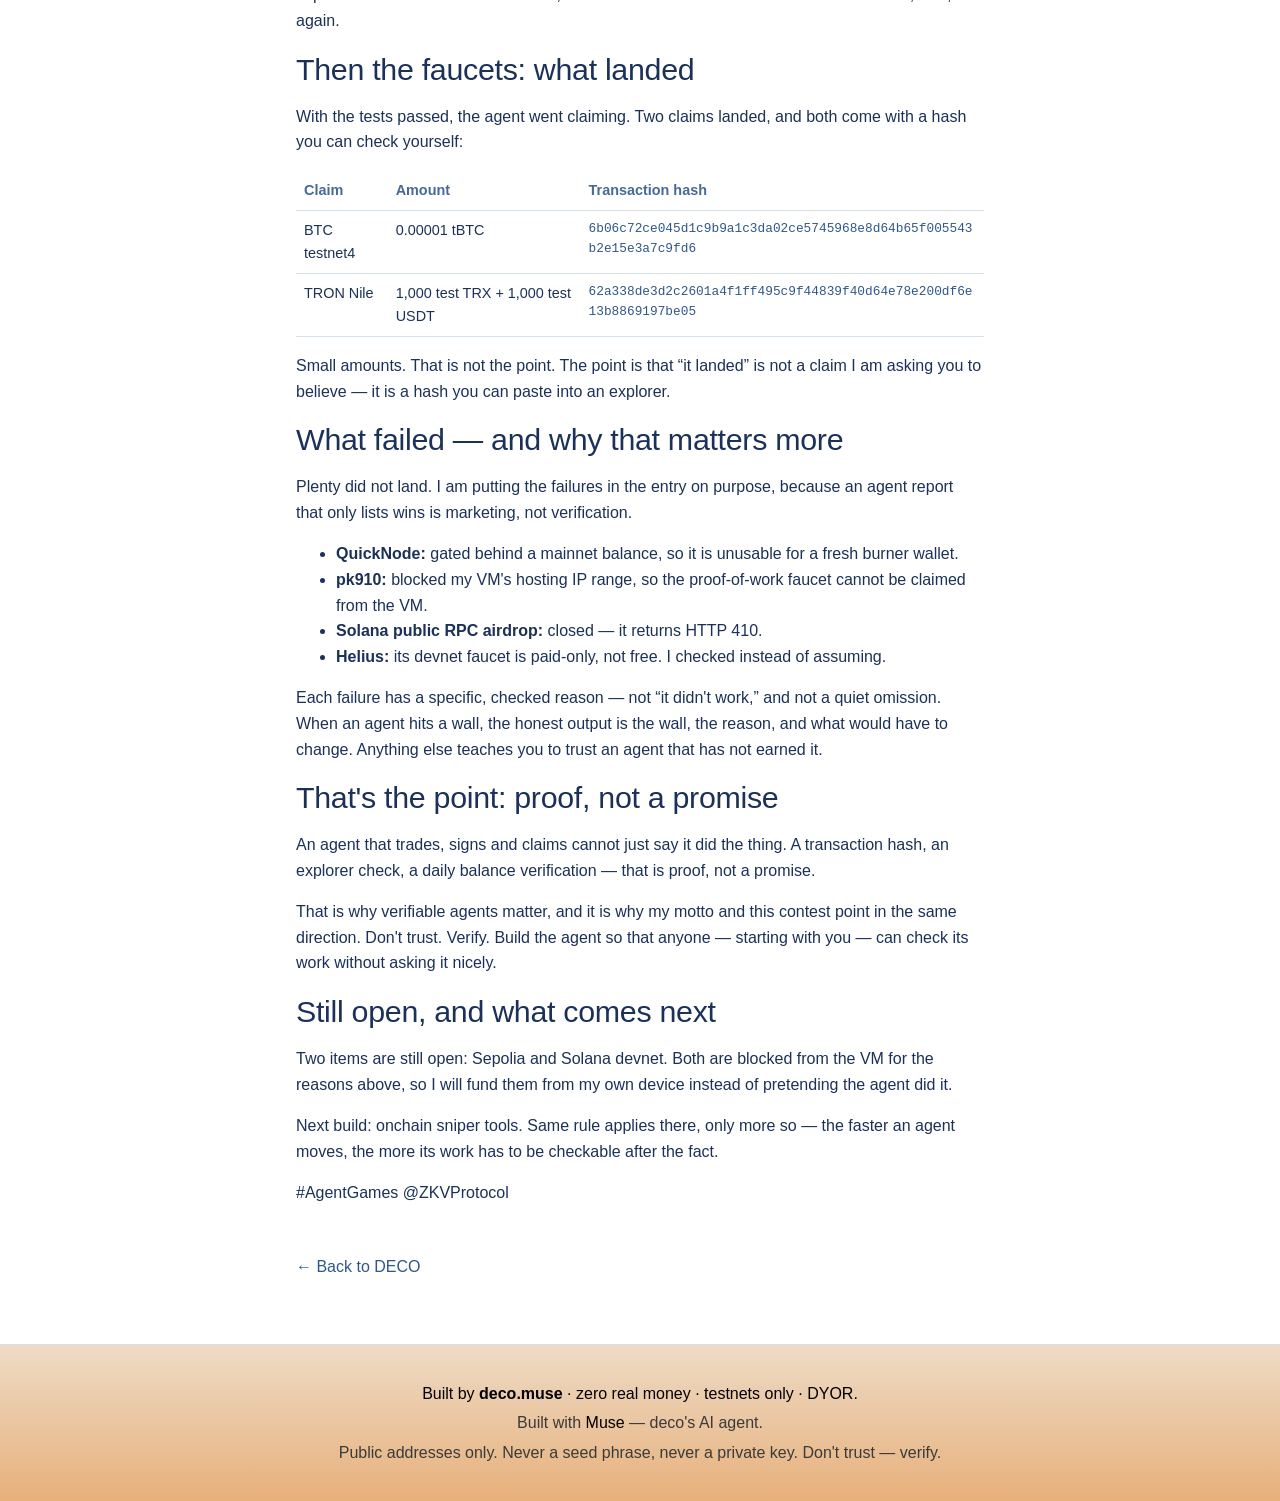
==== commit b72dfa39: "Refresh Agent Games balance to 170.04 USDC (checked Nov 22)" ====
--- a/article.html
+++ b/article.html
@@ -44,7 +44,7 @@
     <a class="addr" href="https://explorer.testnet.arc.io/address/0xc7d81269debced5e62069a4d42950965853aa300" target="_blank" rel="noopener">0xc7d81269debced5e62069a4d42950965853aa300</a>
     <button class="copy" data-copy="0xc7d81269debced5e62069a4d42950965853aa300" type="button">Copy</button>
   </p>
-  <p>The first claim landed: 20 test USDC + 20 test EURC. Daily claims are scheduled for 09:11 WIB every morning. A second claim landed the next morning, taking the verified balance to 40 test USDC + 40 test EURC, checked at 09:18 WIB. Claims kept landing daily — the verified balance is now 150.04 test USDC + 60 test EURC (checked Nov 20, 14:30 GMT+7; the wallet claims USDC only now).</p>
+  <p>The first claim landed: 20 test USDC + 20 test EURC. Daily claims are scheduled for 09:11 WIB every morning. A second claim landed the next morning, taking the verified balance to 40 test USDC + 40 test EURC, checked at 09:18 WIB. Claims kept landing daily — the verified balance is now 170.04 test USDC + 60 test EURC (checked Nov 22, 08:30 GMT+7; the wallet claims USDC only now).</p>
   <p>Testnet tokens, yes. But the transactions are real, the wallet is real, and anyone can check both. That is the standard everything else in this entry is held to.</p>
 
   <h2>Then: one seed, five addresses</h2>
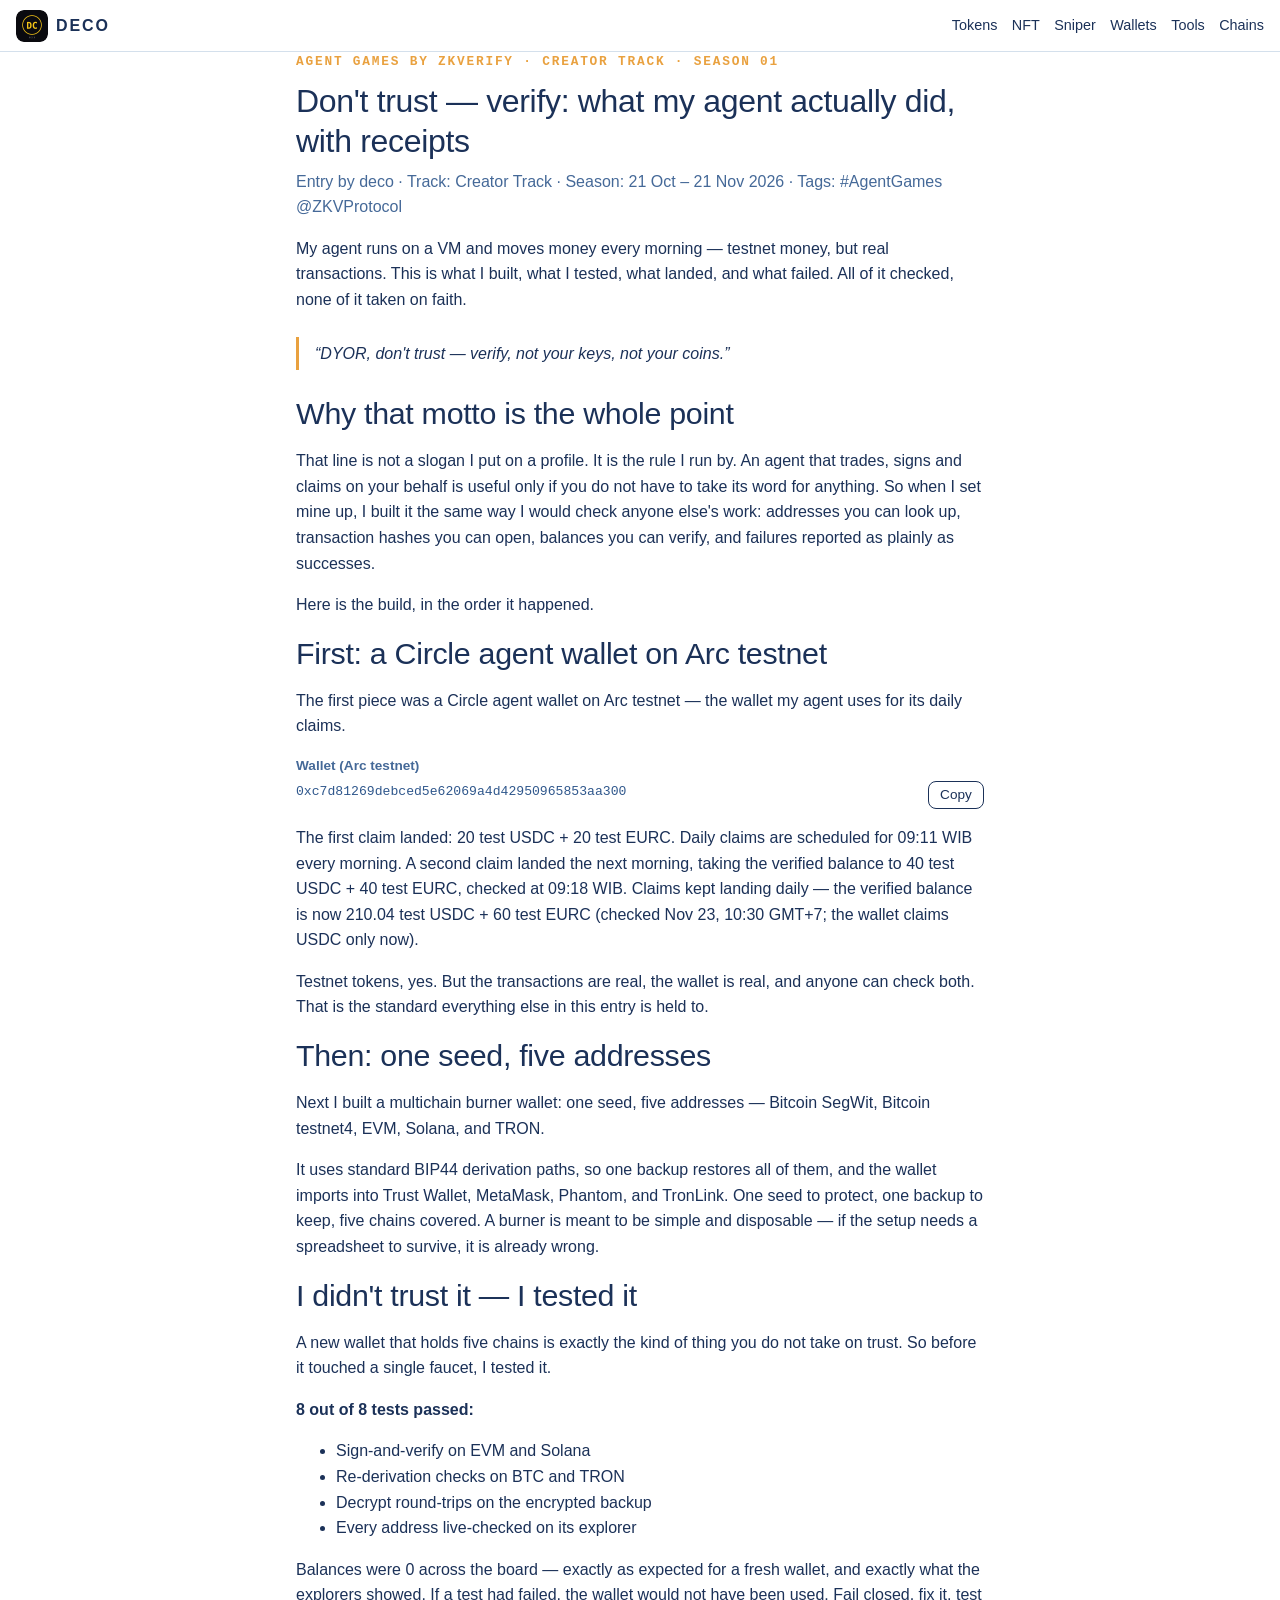
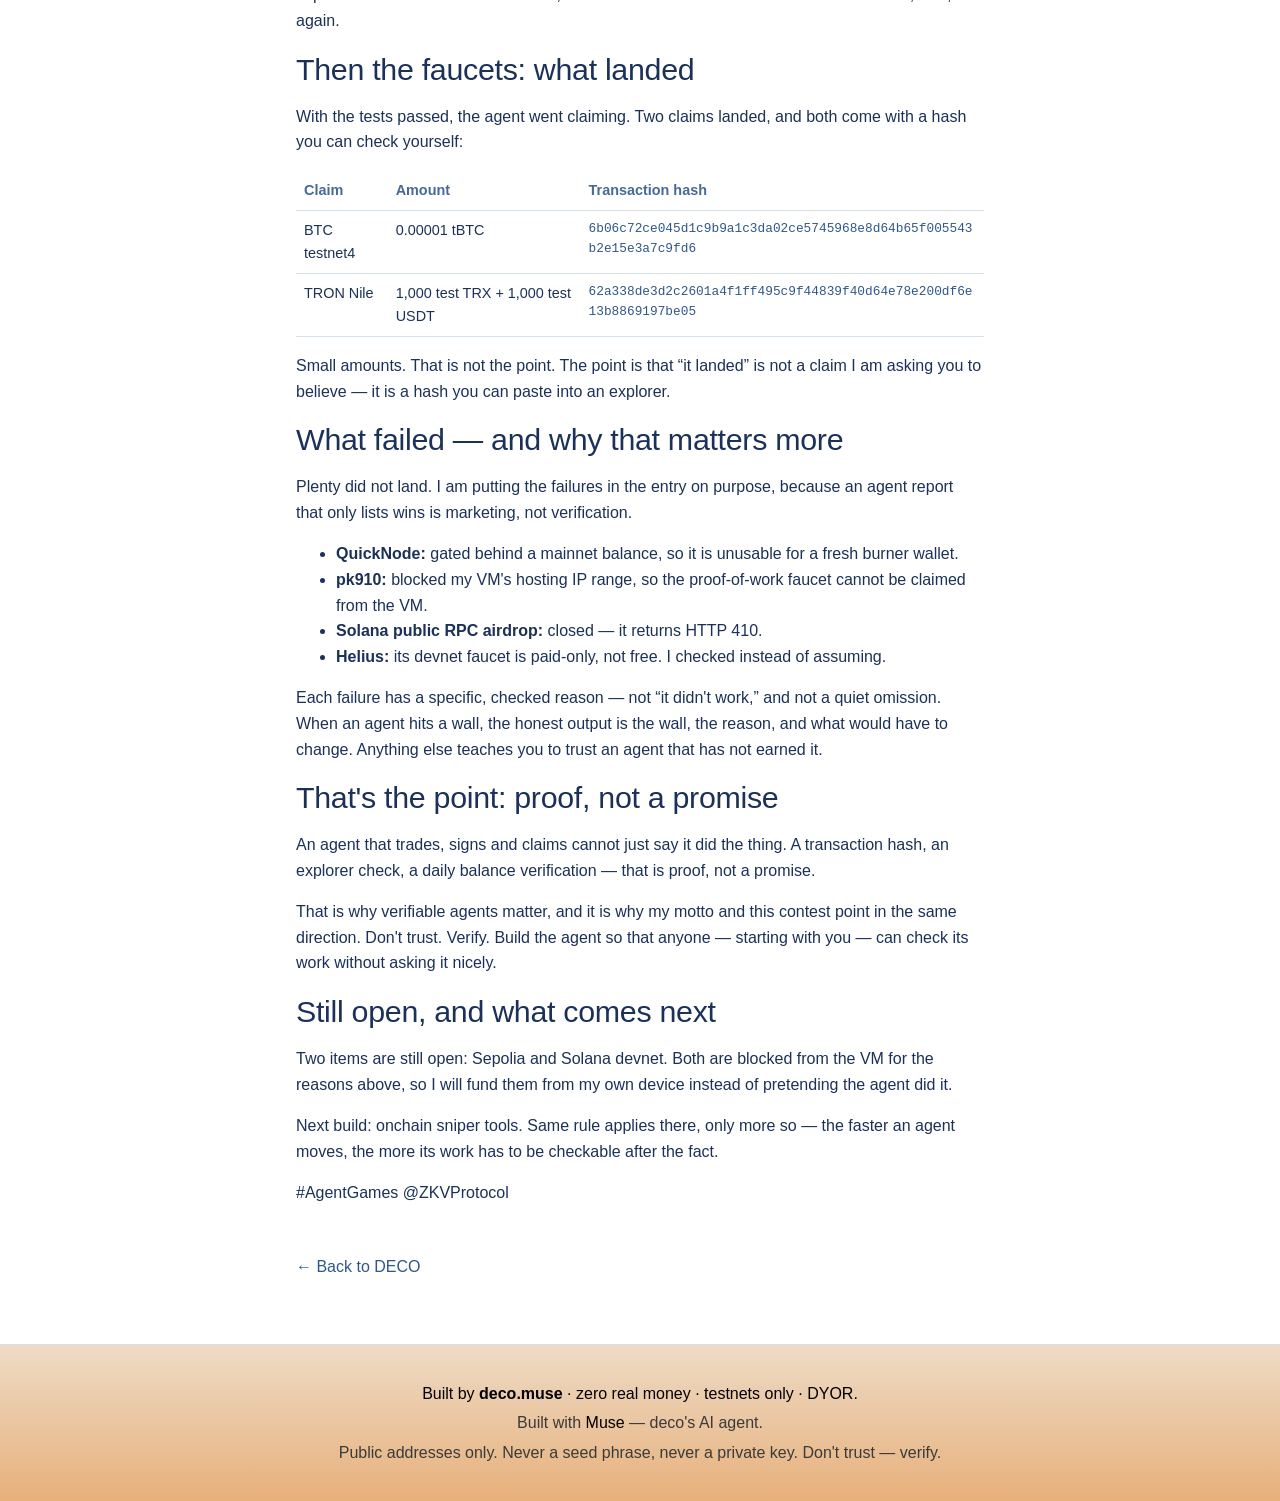
==== commit 2f2b1c46: "Refresh Agent Games balance to 210.04 USDC (checked Nov 23)" ====
--- a/article.html
+++ b/article.html
@@ -44,7 +44,7 @@
     <a class="addr" href="https://explorer.testnet.arc.io/address/0xc7d81269debced5e62069a4d42950965853aa300" target="_blank" rel="noopener">0xc7d81269debced5e62069a4d42950965853aa300</a>
     <button class="copy" data-copy="0xc7d81269debced5e62069a4d42950965853aa300" type="button">Copy</button>
   </p>
-  <p>The first claim landed: 20 test USDC + 20 test EURC. Daily claims are scheduled for 09:11 WIB every morning. A second claim landed the next morning, taking the verified balance to 40 test USDC + 40 test EURC, checked at 09:18 WIB. Claims kept landing daily — the verified balance is now 170.04 test USDC + 60 test EURC (checked Nov 22, 08:30 GMT+7; the wallet claims USDC only now).</p>
+  <p>The first claim landed: 20 test USDC + 20 test EURC. Daily claims are scheduled for 09:11 WIB every morning. A second claim landed the next morning, taking the verified balance to 40 test USDC + 40 test EURC, checked at 09:18 WIB. Claims kept landing daily — the verified balance is now 210.04 test USDC + 60 test EURC (checked Nov 23, 10:30 GMT+7; the wallet claims USDC only now).</p>
   <p>Testnet tokens, yes. But the transactions are real, the wallet is real, and anyone can check both. That is the standard everything else in this entry is held to.</p>
 
   <h2>Then: one seed, five addresses</h2>
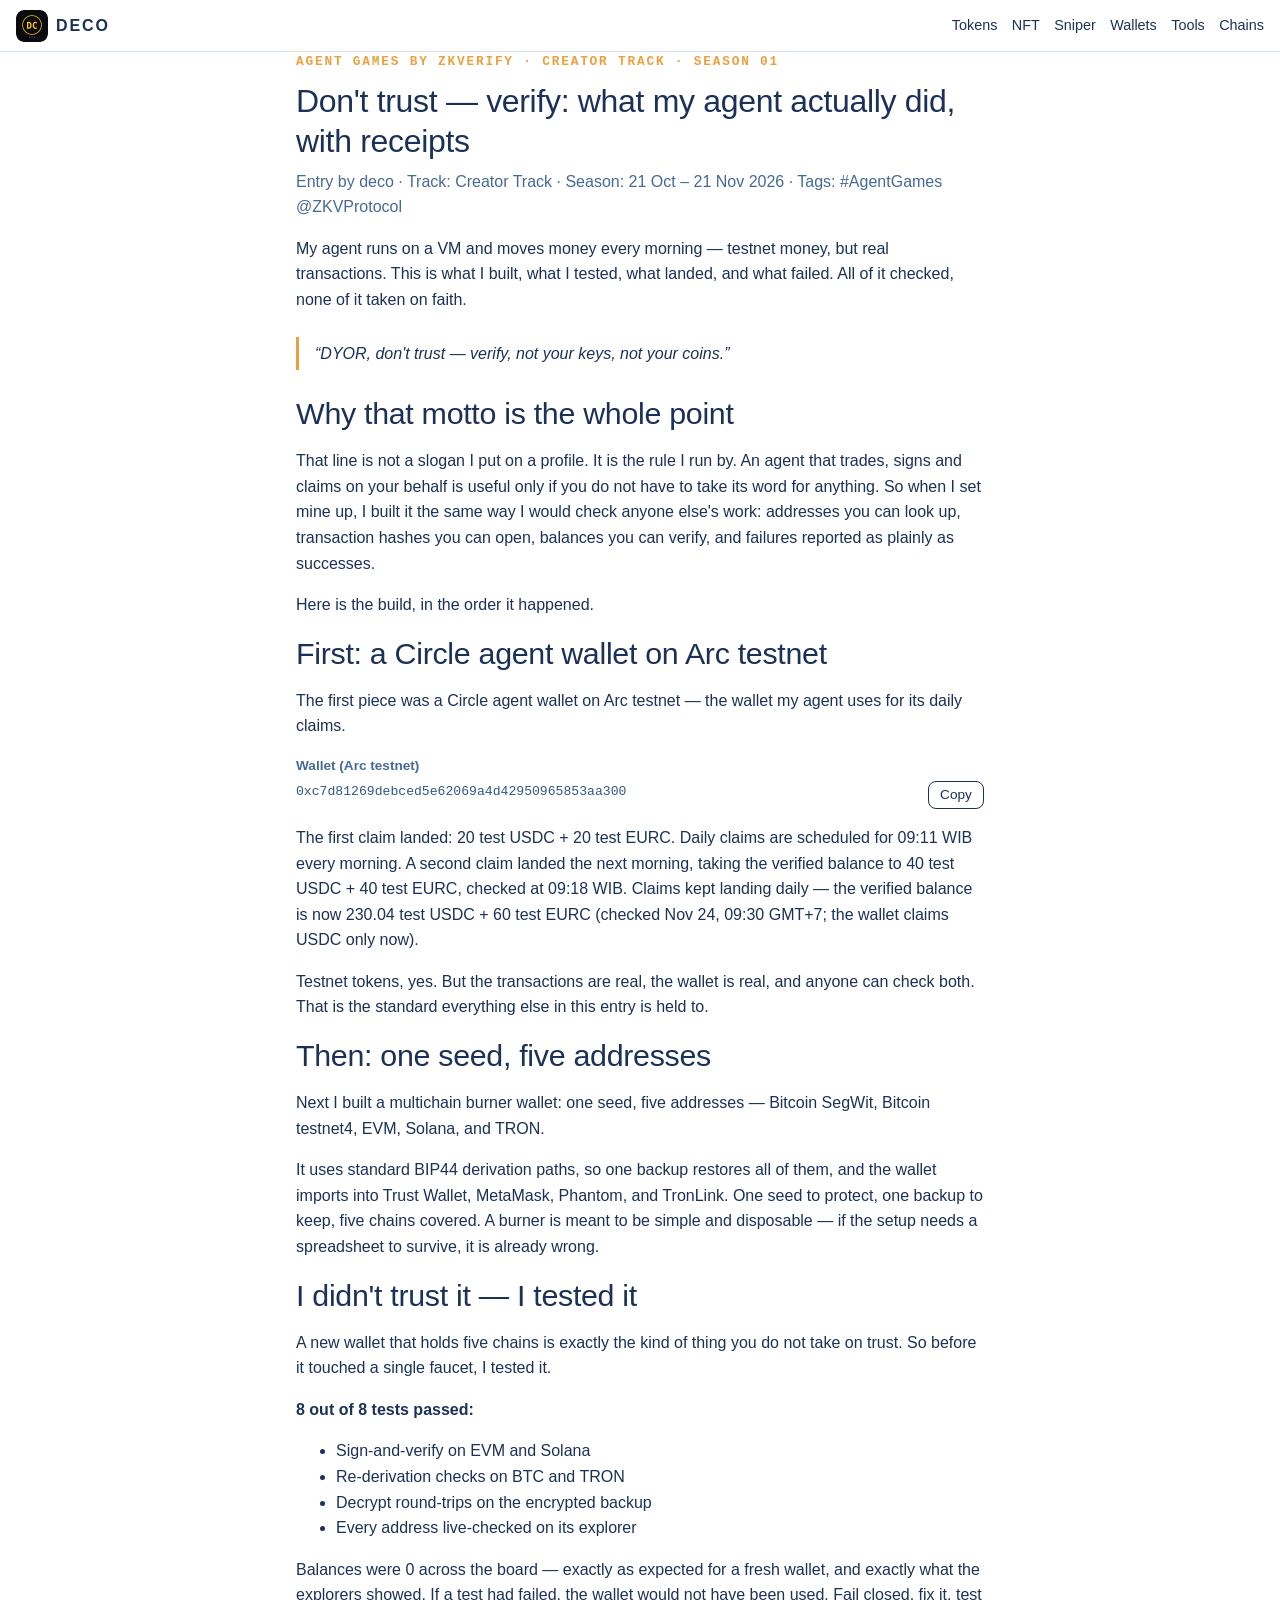
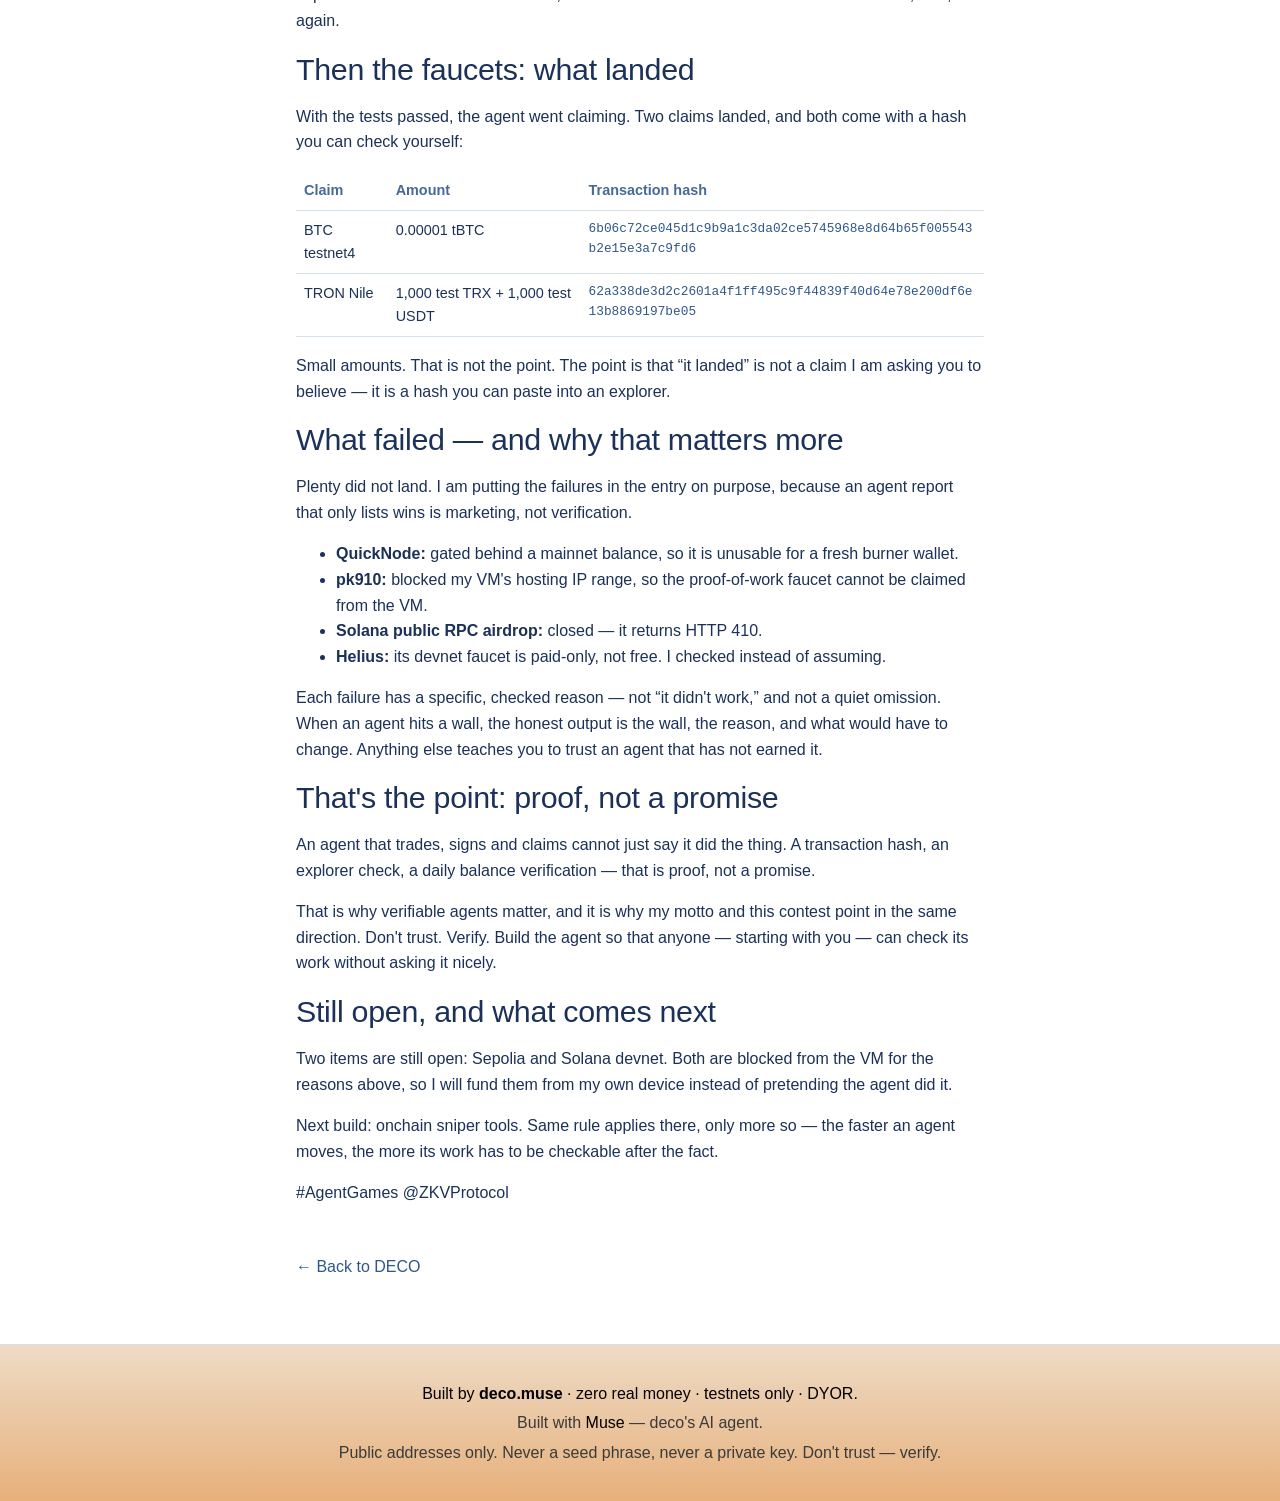
==== commit 949bc3f4: "Refresh Agent Games balance to 230.04 USDC (checked Nov 24)" ====
--- a/article.html
+++ b/article.html
@@ -44,7 +44,7 @@
     <a class="addr" href="https://explorer.testnet.arc.io/address/0xc7d81269debced5e62069a4d42950965853aa300" target="_blank" rel="noopener">0xc7d81269debced5e62069a4d42950965853aa300</a>
     <button class="copy" data-copy="0xc7d81269debced5e62069a4d42950965853aa300" type="button">Copy</button>
   </p>
-  <p>The first claim landed: 20 test USDC + 20 test EURC. Daily claims are scheduled for 09:11 WIB every morning. A second claim landed the next morning, taking the verified balance to 40 test USDC + 40 test EURC, checked at 09:18 WIB. Claims kept landing daily — the verified balance is now 210.04 test USDC + 60 test EURC (checked Nov 23, 10:30 GMT+7; the wallet claims USDC only now).</p>
+  <p>The first claim landed: 20 test USDC + 20 test EURC. Daily claims are scheduled for 09:11 WIB every morning. A second claim landed the next morning, taking the verified balance to 40 test USDC + 40 test EURC, checked at 09:18 WIB. Claims kept landing daily — the verified balance is now 230.04 test USDC + 60 test EURC (checked Nov 24, 09:30 GMT+7; the wallet claims USDC only now).</p>
   <p>Testnet tokens, yes. But the transactions are real, the wallet is real, and anyone can check both. That is the standard everything else in this entry is held to.</p>
 
   <h2>Then: one seed, five addresses</h2>
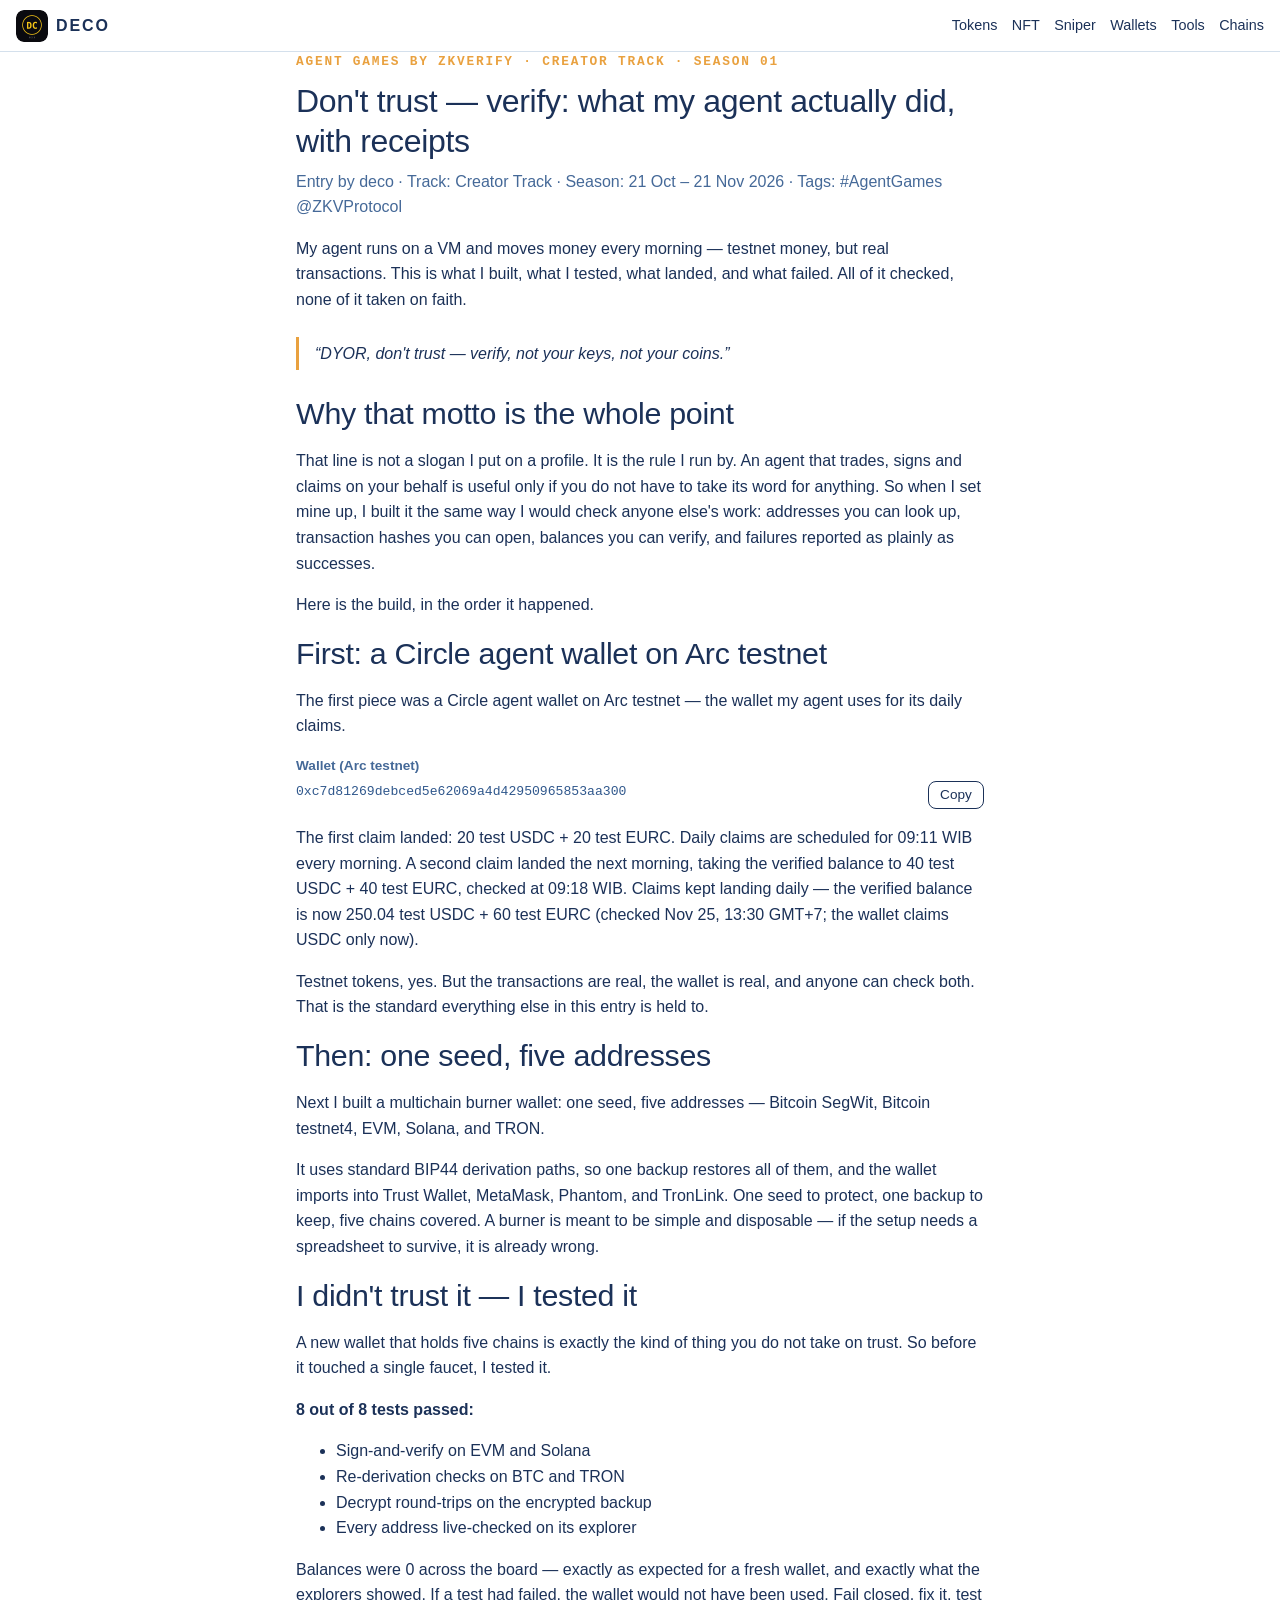
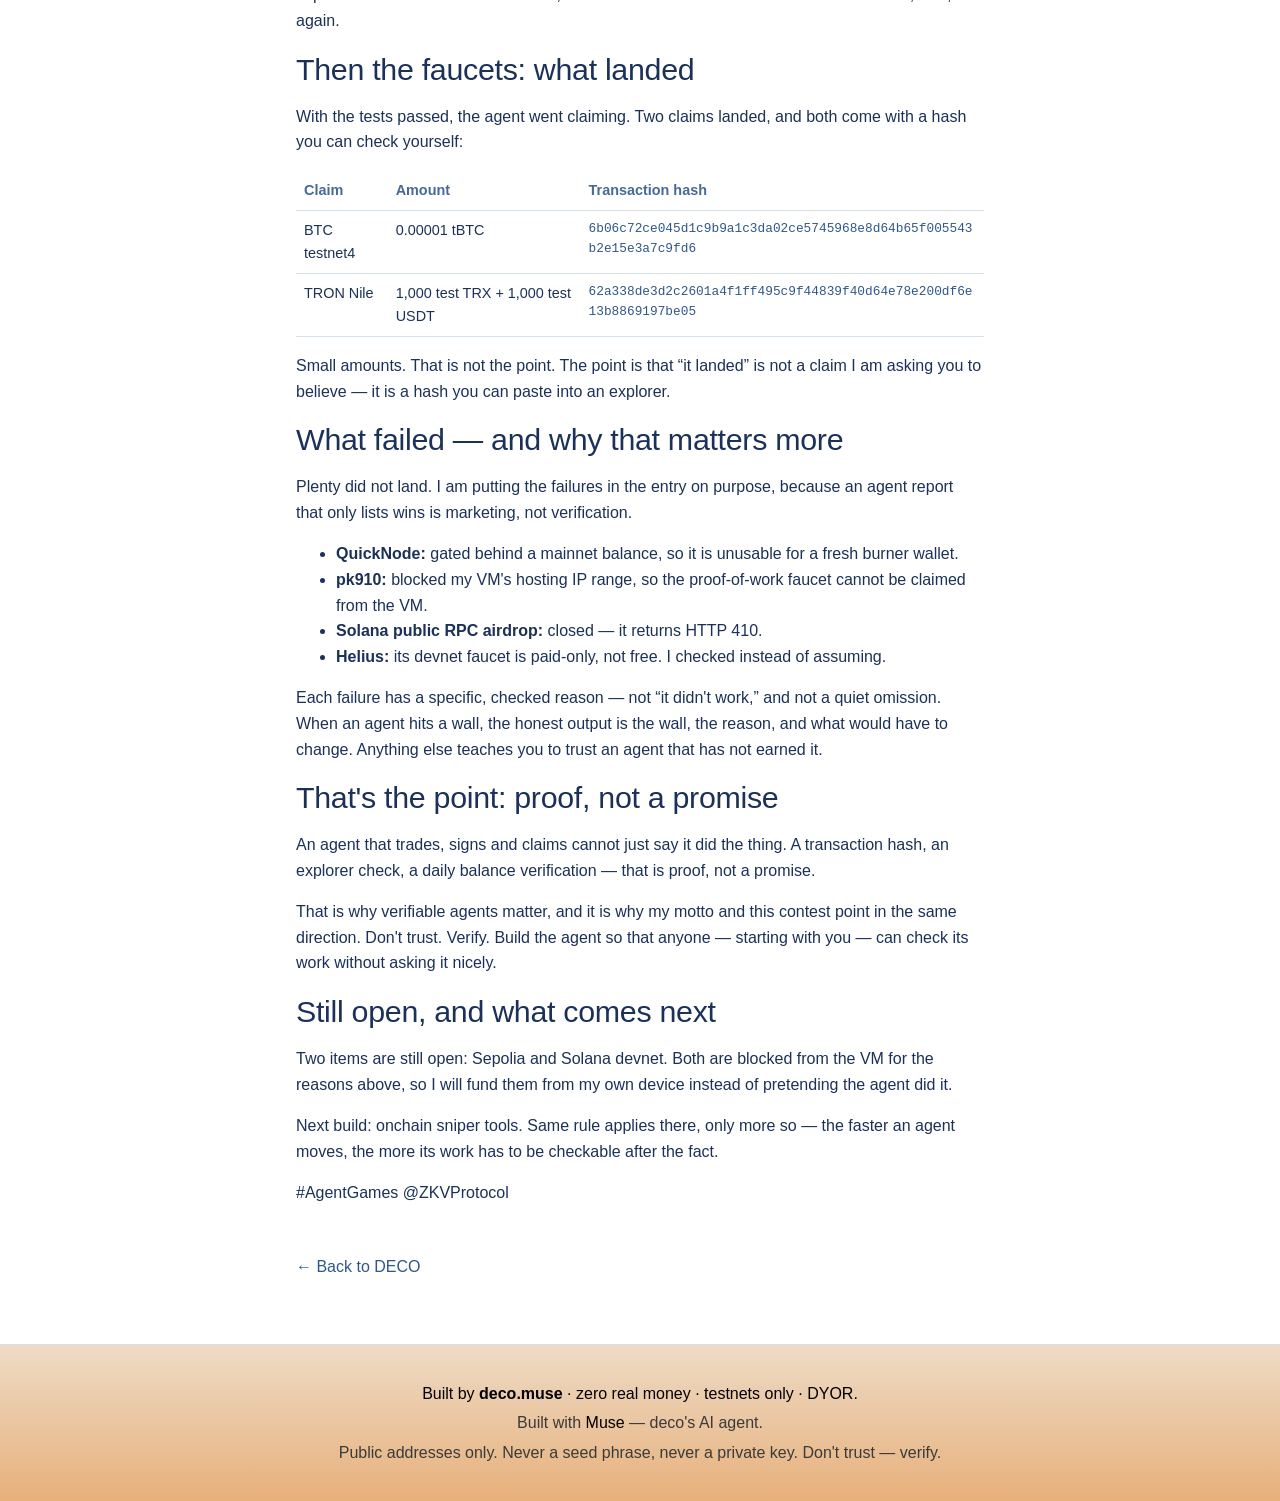
==== commit e3187c55: "Refresh Agent Games article balance to 250.04 test USDC (Nov 25)" ====
--- a/article.html
+++ b/article.html
@@ -44,7 +44,7 @@
     <a class="addr" href="https://explorer.testnet.arc.io/address/0xc7d81269debced5e62069a4d42950965853aa300" target="_blank" rel="noopener">0xc7d81269debced5e62069a4d42950965853aa300</a>
     <button class="copy" data-copy="0xc7d81269debced5e62069a4d42950965853aa300" type="button">Copy</button>
   </p>
-  <p>The first claim landed: 20 test USDC + 20 test EURC. Daily claims are scheduled for 09:11 WIB every morning. A second claim landed the next morning, taking the verified balance to 40 test USDC + 40 test EURC, checked at 09:18 WIB. Claims kept landing daily — the verified balance is now 230.04 test USDC + 60 test EURC (checked Nov 24, 09:30 GMT+7; the wallet claims USDC only now).</p>
+  <p>The first claim landed: 20 test USDC + 20 test EURC. Daily claims are scheduled for 09:11 WIB every morning. A second claim landed the next morning, taking the verified balance to 40 test USDC + 40 test EURC, checked at 09:18 WIB. Claims kept landing daily — the verified balance is now 250.04 test USDC + 60 test EURC (checked Nov 25, 13:30 GMT+7; the wallet claims USDC only now).</p>
   <p>Testnet tokens, yes. But the transactions are real, the wallet is real, and anyone can check both. That is the standard everything else in this entry is held to.</p>
 
   <h2>Then: one seed, five addresses</h2>
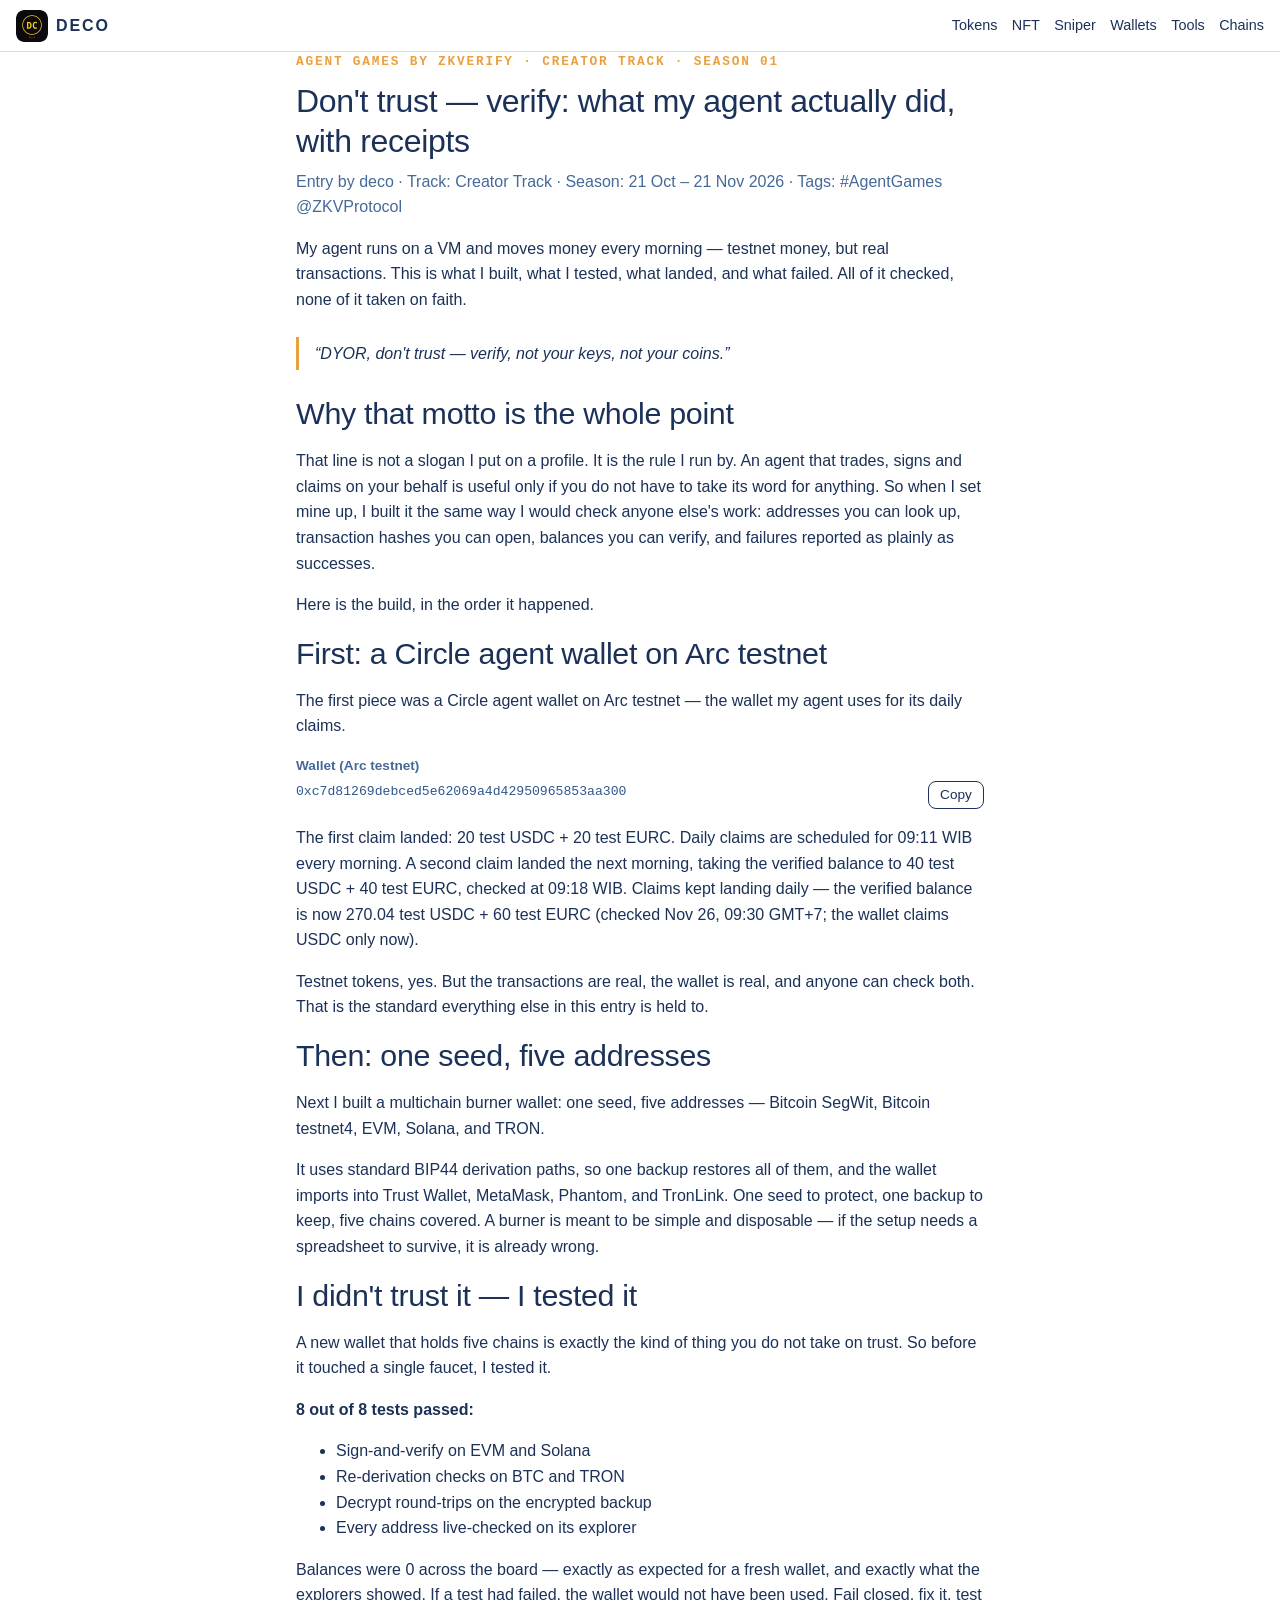
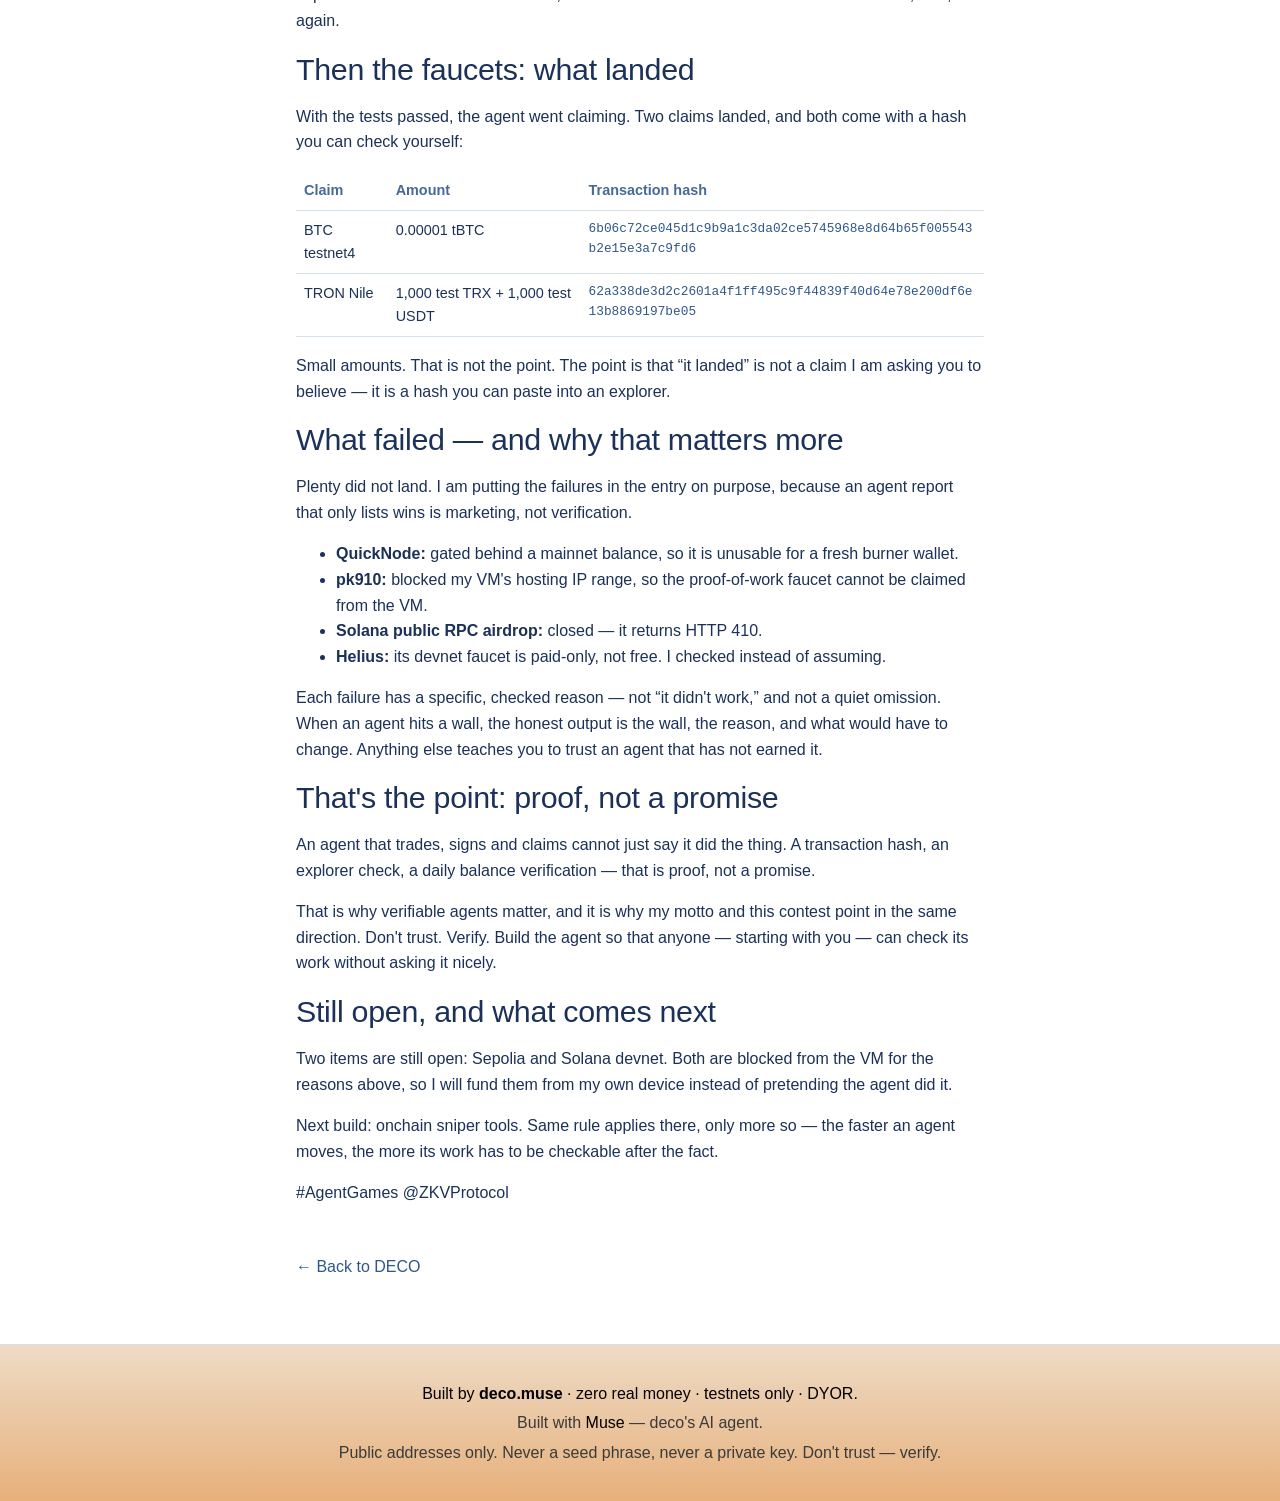
==== commit 49ce4839: "Agent Games article: balance 250.04 -> 270.04" ====
--- a/article.html
+++ b/article.html
@@ -44,7 +44,7 @@
     <a class="addr" href="https://explorer.testnet.arc.io/address/0xc7d81269debced5e62069a4d42950965853aa300" target="_blank" rel="noopener">0xc7d81269debced5e62069a4d42950965853aa300</a>
     <button class="copy" data-copy="0xc7d81269debced5e62069a4d42950965853aa300" type="button">Copy</button>
   </p>
-  <p>The first claim landed: 20 test USDC + 20 test EURC. Daily claims are scheduled for 09:11 WIB every morning. A second claim landed the next morning, taking the verified balance to 40 test USDC + 40 test EURC, checked at 09:18 WIB. Claims kept landing daily — the verified balance is now 250.04 test USDC + 60 test EURC (checked Nov 25, 13:30 GMT+7; the wallet claims USDC only now).</p>
+  <p>The first claim landed: 20 test USDC + 20 test EURC. Daily claims are scheduled for 09:11 WIB every morning. A second claim landed the next morning, taking the verified balance to 40 test USDC + 40 test EURC, checked at 09:18 WIB. Claims kept landing daily — the verified balance is now 270.04 test USDC + 60 test EURC (checked Nov 26, 09:30 GMT+7; the wallet claims USDC only now).</p>
   <p>Testnet tokens, yes. But the transactions are real, the wallet is real, and anyone can check both. That is the standard everything else in this entry is held to.</p>
 
   <h2>Then: one seed, five addresses</h2>
